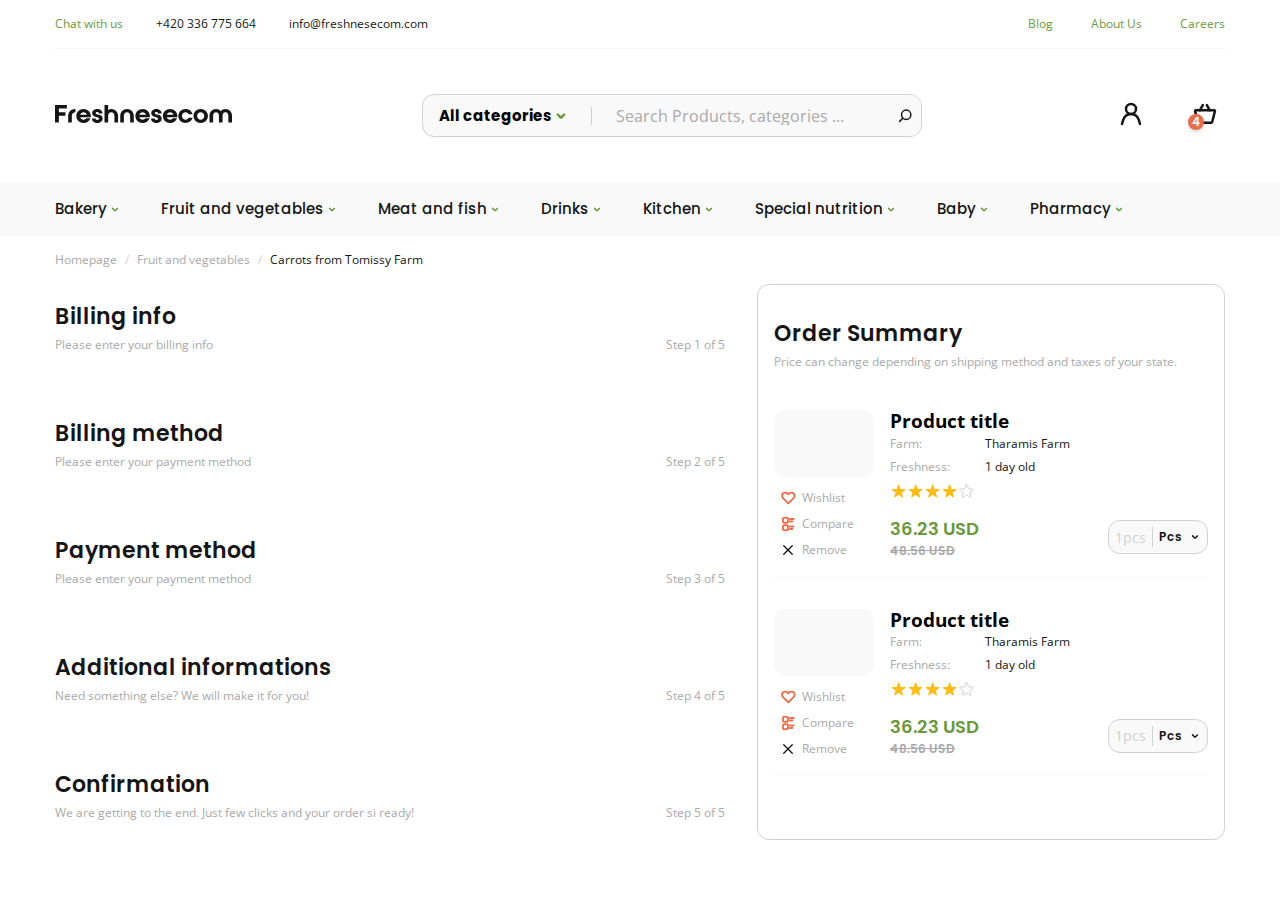
==== payment-page.html @ aa993eb7 "Added payment-page" ====
<!DOCTYPE html>
<html lang="en">
  <head>
    <meta charset="UTF-8" />
    <meta name="viewport" content="width=device-width, initial-scale=1.0" />
    <title>eCommerce</title>
    <link rel="preconnect" href="https://fonts.gstatic.com" />
    <link
      href="https://fonts.googleapis.com/css2?family=Open+Sans&family=Poppins:wght@500;600;700&display=swap"
      rel="stylesheet"
    />
    <link rel="stylesheet" href="css/main.css" />
    <script src="js/main.js" defer></script>
  </head>
  <body>
    <header class="header">
      <div class="container header__container">
        <div class="header__links-wrapper">
          <div class="header__contacts">
            <a href="#!" class="header__link link">Chat with us</a>
            <a href="tel:+420336775664" class="header__link link header__phone"
              >+420 336 775 664</a
            >
            <a
              href="mailto:info@freshnesecom.com"
              class="header__link link header__email"
              >info@freshnesecom.com</a
            >
          </div>
          <!-- /.header__contact-wrapper -->
          <div class="header__links">
            <a href="#!" class="header__link link">Blog</a>
            <a href="#!" class="header__link link">About Us</a>
            <a href="#!" class="header__link link">Careers</a>
          </div>
          <!-- /.header__links -->
        </div>
        <!-- /.header__links-wrapper -->
        <div class="header__inner">
          <a href="#" class="header__logo-wrapper">
            <img src="img/brand.svg" alt="logo" />
          </a>
          <div class="header__search search">
            <select class="search__selector">
              <option selected>All categories</option>
              <option>Bakery</option>
              <option>Fruit and vegetables</option>
              <option>Meat and fish</option>
              <option>Drinks</option>
              <option>Kitchen</option>
              <option>Special nutrition</option>
              <option>Baby</option>
              <option>Pharmacy</option>
            </select>
            <input
              type="search"
              name="search"
              class="search__input"
              placeholder="Search Products, categories ..."
            />
            <button class="button search__button"></button>
          </div>
          <!-- /.header__search-wrapper -->
          <div class="header__buttons">
            <button class="button header__button header__user">
              <img src="img/user.svg" alt="icon" />
            </button>
            <div class="header__cart-wrapper cart">
              <button class="button header__button header__shopping-cart">
                <img src="img/shopping-cart.svg" alt="icon" />
              </button>
              <div class="cart__counter">4</div>
            </div>
          </div>
          <!-- /.header__buttons -->
        </div>
        <!-- /.header__inner -->
      </div>
    </header>
    <nav class="navbar">
      <div class="container navbar__container">
        <ul class="navbar__list list">
          <li class="navbar__item item">
            <select class="item__selector">
              <option selected>Bakery</option>
            </select>
          </li>
          <li class="navbar__item item">
            <select class="item__selector">
              <option selected>Fruit and vegetables</option>
            </select>
          </li>
          <li class="navbar__item item">
            <select class="item__selector">
              <option selected>Meat and fish</option>
            </select>
          </li>
          <li class="navbar__item item">
            <select class="item__selector">
              <option selected>Drinks</option>
            </select>
          </li>
          <li class="navbar__item item">
            <select class="item__selector">
              <option selected>Kitchen</option>
            </select>
          </li>
          <li class="navbar__item item">
            <select class="item__selector">
              <option selected>Special nutrition</option>
            </select>
          </li>
          <li class="navbar__item item">
            <select class="item__selector">
              <option selected>Baby</option>
            </select>
          </li>
          <li class="navbar__item item">
            <select class="item__selector">
              <option selected>Pharmacy</option>
            </select>
          </li>
        </ul>
      </div>
    </nav>
    <section class="payment">
      <div class="payment__container container">
        <nav class="payment__breadcrump breadcrump">
          <ul class="breadcrump__list">
            <li class="breadcrump__item">
              <a href="#!" class="breadcrump__link link">Homepage</a>
            </li>
            <li class="breadcrump__item">
              <a href="#!" class="breadcrump__link link"
                >Fruit and vegetables</a
              >
            </li>
            <li class="breadcrump__item">
              <a href="#!" class="breadcrump__link breadcrump__link_active link"
                >Carrots from Tomissy Farm</a
              >
            </li>
          </ul>
        </nav>
        <div class="payment__inner">
          <div class="payment__steps">
              <div class="billing-info step">
                  <div class="step__head">
                      <h2 class="step__title title">Billing info</h2>
                      <div class="step__subtitle-wrapper">
                          <span class="step__subtitle">Please enter your billing info</span>
                          <span class="step__subtitle">Step 1 of 5</span>
                      </div>
                  </div>
              </div>
              <div class="billing-method step">
                  <div class="step__head">
                      <h2 class="step__title title">Billing method</h2>
                      <div class="step__subtitle-wrapper">
                          <span class="step__subtitle">Please enter your payment method</span>
                          <span class="step__subtitle">Step 2 of 5</span>
                      </div>
                  </div>
              </div>
              <div class="payment-method step">
                  <div class="step__head">
                      <h2 class="step__title title">Payment method</h2>
                      <div class="step__subtitle-wrapper">
                          <span class="step__subtitle">Please enter your payment method</span>
                          <span class="step__subtitle">Step 3 of 5</span>
                      </div>
                  </div>
              </div>
              <div class="additional-info step">
                  <div class="step__head">
                      <h2 class="step__title title">Additional informations</h2>
                      <div class="step__subtitle-wrapper">
                          <span class="step__subtitle">Need something else? We will make it for you!</span>
                          <span class="step__subtitle">Step 4 of 5</span>
                      </div>
                  </div>
              </div>
              <div class="confirmation step">
                  <div class="step__head">
                      <h2 class="step__title title">Confirmation</h2>
                      <div class="step__subtitle-wrapper">
                          <span class="step__subtitle">We are getting to the end. Just few clicks and your order si ready!</span>
                          <span class="step__subtitle">Step 5 of 5</span>
                      </div>
                  </div>
              </div>
          </div>
          <div class="payment__cart cart">
            <h2 class="cart__title step__title title">Order Summary</h2>
            <p class="cart__subtitle step__subtitle">Price can change depending on shipping method and taxes of your state.</p>
            <div class="cart-item">
              <div class="cart-item__wrapper_left">
                <div class="cart-item__img-wrapper">
                  <img src="" alt="">
                </div>
                <button class="cart-item__button cart-item-btn button">
                  <img class="cart-item-btn__img" src="img/heart-icon-red.svg" alt="">
                  <span class="cart-item-btn__text">Wishlist</span>
                </button>
                <button class="cart-item__button cart-item-btn button">
                  <img class="cart-item-btn__img" src="img/compare-icon.svg" alt="">
                  <span class="cart-item-btn__text">Compare</span>
                </button>
                <button class="cart-item__button cart-item-btn button">
                  <img class="cart-item-btn__img" src="img/remove-icon.svg" alt="">
                  <span class="cart-item-btn__text">Remove</span>
                </button>
              </div>
              <div class="cart-item__wrapper_wright">
                <h3 class="cart-item__title">Product title</h3>
                <div class="cart-item__info-wrapper">
                  <div class="cart-item__info">
                    <span class="cart-item__txt">Farm:</span>
                    <span class="cart-item__value">Tharamis Farm</span>
                    <span class="cart-item__txt">Freshness:</span>
                    <span class="cart-item__value">1 day old</span>
                  </div>
                </div>
                <div class="cart-item__rating">
                  <img src="img/icon-star-fill.svg" alt="" />
                  <img src="img/icon-star-fill.svg" alt="" />
                  <img src="img/icon-star-fill.svg" alt="" />
                  <img src="img/icon-star-fill.svg" alt="" />
                  <img src="img/icon-star-empty.svg" alt="" />
                </div>
                <div class="cart-item__price-wrapper">
                  <div class="cart-item__price price">
                    <span class="price__new">36.23 USD</span>
                    <span class="price__old">48.56 USD</span>
                  </div>
                  <div class="cart-item__selector selector">
                    <span class="selector__number">1pcs</span>
                    <div class="selector__wrapper">
                      <select class="selector__select" name="#" id="#">
                        <option value="#">Pcs</option>
                        <option value="#">Pcs</option>
                        <option value="#">Pcs</option>
                        <option value="#">Pcs</option>
                        <option value="#">Pcs</option>
                      </select>
                    </div>
                  </div>
                </div>
              </div>
            </div>
            <div class="cart-item">
              <div class="cart-item__wrapper_left">
                <div class="cart-item__img-wrapper">
                  <img src="" alt="">
                </div>
                <button class="cart-item__button cart-item-btn button">
                  <img class="cart-item-btn__img" src="img/heart-icon-red.svg" alt="">
                  <span class="cart-item-btn__text">Wishlist</span>
                </button>
                <button class="cart-item__button cart-item-btn button">
                  <img class="cart-item-btn__img" src="img/compare-icon.svg" alt="">
                  <span class="cart-item-btn__text">Compare</span>
                </button>
                <button class="cart-item__button cart-item-btn button">
                  <img class="cart-item-btn__img" src="img/remove-icon.svg" alt="">
                  <span class="cart-item-btn__text">Remove</span>
                </button>
              </div>
              <div class="cart-item__wrapper_wright">
                <h3 class="cart-item__title">Product title</h3>
                <div class="cart-item__info-wrapper">
                  <div class="cart-item__info">
                    <span class="cart-item__txt">Farm:</span>
                    <span class="cart-item__value">Tharamis Farm</span>
                    <span class="cart-item__txt">Freshness:</span>
                    <span class="cart-item__value">1 day old</span>
                  </div>
                </div>
                <div class="cart-item__rating">
                  <img src="img/icon-star-fill.svg" alt="" />
                  <img src="img/icon-star-fill.svg" alt="" />
                  <img src="img/icon-star-fill.svg" alt="" />
                  <img src="img/icon-star-fill.svg" alt="" />
                  <img src="img/icon-star-empty.svg" alt="" />
                </div>
                <div class="cart-item__price-wrapper">
                  <div class="cart-item__price price">
                    <span class="price__new">36.23 USD</span>
                    <span class="price__old">48.56 USD</span>
                  </div>
                  <div class="cart-item__selector selector">
                    <span class="selector__number">1pcs</span>
                    <div class="selector__wrapper">
                      <select class="selector__select" name="#" id="#">
                        <option value="#">Pcs</option>
                        <option value="#">Pcs</option>
                        <option value="#">Pcs</option>
                        <option value="#">Pcs</option>
                        <option value="#">Pcs</option>
                      </select>
                    </div>
                  </div>
                </div>
              </div>
            </div>
          </div>
        </div>
      </div>
    </section>
  </body>
</html>
---- css/main.css ----
/*! normalize.css v8.0.1 | MIT License | github.com/necolas/normalize.css */html{line-height:1.15;-webkit-text-size-adjust:100%}body{margin:0}main{display:block}h1{font-size:2em;margin:0.67em 0}hr{-webkit-box-sizing:content-box;box-sizing:content-box;height:0;overflow:visible}pre{font-family:monospace, monospace;font-size:1em}a{background-color:transparent}abbr[title]{border-bottom:none;text-decoration:underline;-webkit-text-decoration:underline dotted;text-decoration:underline dotted}b,strong{font-weight:bolder}code,kbd,samp{font-family:monospace, monospace;font-size:1em}small{font-size:80%}sub,sup{font-size:75%;line-height:0;position:relative;vertical-align:baseline}sub{bottom:-0.25em}sup{top:-0.5em}img{border-style:none}button,input,optgroup,select,textarea{font-family:inherit;font-size:100%;line-height:1.15;margin:0}button,input{overflow:visible}button,select{text-transform:none}button,[type="button"],[type="reset"],[type="submit"]{-webkit-appearance:button}button::-moz-focus-inner,[type="button"]::-moz-focus-inner,[type="reset"]::-moz-focus-inner,[type="submit"]::-moz-focus-inner{border-style:none;padding:0}button:-moz-focusring,[type="button"]:-moz-focusring,[type="reset"]:-moz-focusring,[type="submit"]:-moz-focusring{outline:1px dotted ButtonText}fieldset{padding:0.35em 0.75em 0.625em}legend{-webkit-box-sizing:border-box;box-sizing:border-box;color:inherit;display:table;max-width:100%;padding:0;white-space:normal}progress{vertical-align:baseline}textarea{overflow:auto}[type="checkbox"],[type="radio"]{-webkit-box-sizing:border-box;box-sizing:border-box;padding:0}[type="number"]::-webkit-inner-spin-button,[type="number"]::-webkit-outer-spin-button{height:auto}[type="search"]{-webkit-appearance:textfield;outline-offset:-2px}[type="search"]::-webkit-search-decoration{-webkit-appearance:none}::-webkit-file-upload-button{-webkit-appearance:button;font:inherit}details{display:block}summary{display:list-item}template{display:none}[hidden]{display:none}*{-webkit-box-sizing:border-box;box-sizing:border-box}body{display:-ms-grid;display:grid;-ms-grid-columns:1fr;grid-template-columns:1fr;height:100%;font-family:"Open Sans",sans-serif}select{-webkit-appearance:none;-moz-appearance:none;appearance:none;border:none;background-repeat:no-repeat;background-position:right center;cursor:pointer}.container{width:1170px;margin:0 auto;padding:64px 0}.title{margin:0 0 16px;font-family:"Poppins",sans-serif;font-weight:600;font-size:18px;line-height:27px;color:#151515}.button{cursor:pointer}.list{margin:0;padding:0;list-style:none}.link{text-decoration:none}.checkbox{position:absolute;z-index:-1;opacity:0}.checkbox:checked+.checkbox-label::before{background-image:url(../img/checkbox-mark.svg);background-position:center;background-repeat:no-repeat;background-color:#6A983C;border:1.5px solid #46760a}.checkbox-label{display:-webkit-box;display:-ms-flexbox;display:flex;-webkit-box-align:center;-ms-flex-align:center;align-items:center;font-size:14px;line-height:19px;color:#151515;cursor:pointer}.checkbox-label::before{content:'';-webkit-box-sizing:border-box;box-sizing:border-box;margin-right:8px;width:20px;height:20px;-webkit-box-flex:0;-ms-flex-positive:0;flex-grow:0;-ms-flex-negative:0;flex-shrink:0;border:1.5px solid #d1d1d1}.more-stuff{display:-webkit-box;display:-ms-flexbox;display:flex;-webkit-box-align:center;-ms-flex-align:center;align-items:center;-webkit-box-pack:justify;-ms-flex-pack:justify;justify-content:space-between;width:-webkit-max-content;width:-moz-max-content;width:max-content;padding:12.5px 16px;border:0;border-radius:12px;background-color:#f5f5f5}.more-stuff__txt{margin-right:6px;font-family:"Poppins",sans-serif;font-weight:700;font-size:15px;line-height:22px;color:#151515}.primary-btn{display:-webkit-box;display:-ms-flexbox;display:flex;-webkit-box-align:center;-ms-flex-align:center;align-items:center;background-color:#6A983C;border:2px solid #46760a;border-radius:12px;font-family:"Poppins",sans-serif;font-weight:bold;font-size:15px;line-height:22px;color:#fff}.card{display:-webkit-box;display:-ms-flexbox;display:flex;-webkit-box-orient:vertical;-webkit-box-direction:normal;-ms-flex-direction:column;flex-direction:column;width:268px;padding:16px;border:1px solid #d1d1d1;border-radius:12px}.card__label{position:absolute;top:12px;left:12px;padding:0 8px;font-family:"Poppins",sans-serif;font-weight:600;font-size:12px;line-height:18px;color:#6A983C;background-color:#f4f8ec;border-radius:12px}.card__image{position:relative;width:236px;height:180px;border-radius:12px;background-color:#f9f9f9}.card__title{margin:16px 0 0;font-family:"Poppins",sans-serif;font-weight:500;font-size:15px;line-height:22px;color:#151515}.card__subtitle{margin:4px 0 16px;font-size:12px;line-height:16px;color:#575757}.card__price-wrapper{display:-webkit-box;display:-ms-flexbox;display:flex;-webkit-box-align:center;-ms-flex-align:center;align-items:center;-webkit-box-pack:justify;-ms-flex-pack:justify;justify-content:space-between;height:45px}.card__price-wrapper .price__new{margin:0;font-family:"Poppins",sans-serif;font-weight:600;font-size:18px;line-height:27px;color:#151515}.card__price-wrapper .price__old{margin:0;font-family:"Poppins",sans-serif;font-weight:600;font-size:12px;line-height:18px;text-decoration:line-through;color:#a9a9a9}.card__price-wrapper .card-button{padding:6px 12px}.breadcrump{padding:16px 0}.breadcrump__list{margin:0;padding:0;display:-webkit-box;display:-ms-flexbox;display:flex;-webkit-box-align:center;-ms-flex-align:center;align-items:center;list-style:none}.breadcrump__item{display:-webkit-box;display:-ms-flexbox;display:flex}.breadcrump__item::after{content:'/';margin:0 8px;font-size:12px;line-height:16px;color:#d1d1d1}.breadcrump__item:last-child::after{content:''}.breadcrump__link{font-size:12px;line-height:16px;color:#a9a9a9}.breadcrump__link_active{color:#151515}.header__container{padding:0}.header__links-wrapper{display:-webkit-box;display:-ms-flexbox;display:flex;-webkit-box-pack:justify;-ms-flex-pack:justify;justify-content:space-between;-webkit-box-align:center;-ms-flex-align:center;align-items:center;padding:16px 0;border-bottom:1px solid rgba(21,21,21,0.05)}.header__contacts{display:-webkit-box;display:-ms-flexbox;display:flex;-webkit-box-align:center;-ms-flex-align:center;align-items:center;-webkit-column-gap:33px;column-gap:33px}.header__links{display:-webkit-box;display:-ms-flexbox;display:flex;-webkit-box-align:center;-ms-flex-align:center;align-items:center;-webkit-column-gap:38px;column-gap:38px}.header__link{font-size:12px;line-height:16px;color:#6A983C}.header__phone,.header__email{color:#151515}.header__inner{display:-webkit-box;display:-ms-flexbox;display:flex;-webkit-box-align:center;-ms-flex-align:center;align-items:center;-webkit-box-pack:justify;-ms-flex-pack:justify;justify-content:space-between;padding:40px 0}.header__buttons{display:-webkit-box;display:-ms-flexbox;display:flex;-webkit-box-align:center;-ms-flex-align:center;align-items:center;-webkit-column-gap:34px;column-gap:34px}.header__button{padding:4px 8px;border:none;background-color:#fff}.header__cart-wrapper{position:relative}.cart__counter{position:absolute;left:3px;bottom:3px;display:-webkit-box;display:-ms-flexbox;display:flex;-webkit-box-align:center;-ms-flex-align:center;align-items:center;-webkit-box-pack:center;-ms-flex-pack:center;justify-content:center;width:16px;height:16px;font-family:"Poppins",sans-serif;font-weight:600;font-size:12px;line-height:18px;color:#fff;border-radius:50%;background-color:#e6704b;-webkit-box-shadow:0px 2px 4px rgba(0,0,0,0.15);box-shadow:0px 2px 4px rgba(0,0,0,0.15)}.search{position:relative;display:-webkit-box;display:-ms-flexbox;display:flex;-webkit-box-align:center;-ms-flex-align:center;align-items:center;-webkit-box-pack:justify;-ms-flex-pack:justify;justify-content:space-between;width:500px;padding:10px 0 9px 16px;border:1px solid #d1d1d1;border-radius:12px;background-color:#f9f9f9;overflow:hidden}.search__selector{width:130px;font-family:"Poppins",sans-serif;font-weight:700;font-size:15px;line-height:22px;background-image:url(../img/chevron-down.svg);background-color:#f9f9f9}.search__input{width:330px;padding:0 40px 0 24px;border:none;border-left:1px solid #d1d1d1;background-color:#f9f9f9}.search__input::-webkit-input-placeholder{color:#a9a9a9}.search__input::-moz-placeholder{color:#a9a9a9}.search__button{position:absolute;top:0;right:0;bottom:0;padding:0 16px;background-image:url(../img/search-icon.svg);background-repeat:no-repeat;background-position:center;background-color:#f9f9f9;border:none}.navbar{background-color:#f9f9f9}.navbar__container{padding:16px 0}.navbar__list{display:-webkit-box;display:-ms-flexbox;display:flex;-webkit-box-align:center;-ms-flex-align:center;align-items:center;-webkit-box-orient:horizontal;-webkit-box-direction:normal;-ms-flex-direction:row;flex-direction:row;-webkit-column-gap:40px;column-gap:40px}.item__selector{padding-right:14px;font-family:"Poppins",sans-serif;font-weight:500;font-size:15px;line-height:22px;color:#151515;background-image:url(../img/menu-chevron.svg);background-color:#f9f9f9}.category-menu__container{display:-ms-grid;display:grid;-ms-grid-columns:1fr 3fr;grid-template-columns:1fr 3fr}.category-menu__menu-wrapper{position:relative;-ms-grid-column:1;-ms-grid-column-span:1;grid-column:1/2;display:-webkit-box;display:-ms-flexbox;display:flex;-webkit-box-orient:vertical;-webkit-box-direction:normal;-ms-flex-direction:column;flex-direction:column}.category-menu__items{-ms-grid-column:2;-ms-grid-column-span:1;grid-column:2/3;display:-webkit-box;display:-ms-flexbox;display:flex;-webkit-box-pack:justify;-ms-flex-pack:justify;justify-content:space-between;-webkit-box-align:center;-ms-flex-align:center;align-items:center}.category-menu__items .item{position:relative;padding:48px 33px 32px;width:420px;height:280px;border-radius:12px;background-color:#f4f8ec;background-image:url(../img/background-plug.svg);background-position:center;background-repeat:no-repeat}.category-menu__items .item__uptitle{margin:0 0 8px;font-family:"Poppins",sans-serif;font-weight:600;font-size:12px;line-height:18px;color:#6A983C}.category-menu__items .item__title{margin:0;font-family:"Poppins",sans-serif;font-weight:600;font-size:22px;line-height:33px;color:#151515}.category-menu__items .item .item-link{position:absolute;bottom:32px;display:-webkit-box;display:-ms-flexbox;display:flex;-webkit-box-align:center;-ms-flex-align:center;align-items:center;padding:12px 16px;border:2px solid #92c064;border-radius:12px}.category-menu__items .item .item-link__txt{margin-right:6px;font-family:"Poppins",sans-serif;font-weight:700;font-size:15px;line-height:22px;color:#151515}.category-menu .list__item{margin-bottom:12px}.category-menu .list__item:nth-last-child(2){margin-bottom:48px}.category-menu .list__item:last-child{margin-bottom:0;position:absolute;bottom:0}.category-menu .list__link{font-size:14px;line-height:19px;color:#6A983C}.best-selling__container{display:-ms-grid;display:grid;-ms-grid-columns:1fr 3fr;grid-template-columns:1fr 3fr}.best-selling__menu-wrapper{position:relative;-ms-grid-column:1;-ms-grid-column-span:1;grid-column:1/2;display:-webkit-box;display:-ms-flexbox;display:flex;-webkit-box-orient:vertical;-webkit-box-direction:normal;-ms-flex-direction:column;flex-direction:column}.best-selling__items{-ms-grid-column:2;-ms-grid-column-span:1;grid-column:2/3;display:-webkit-box;display:-ms-flexbox;display:flex;-webkit-box-pack:justify;-ms-flex-pack:justify;justify-content:space-between;-webkit-box-align:center;-ms-flex-align:center;align-items:center}.best-selling .list__item{margin-bottom:12px}.best-selling .list__item:nth-last-child(2){margin-bottom:48px}.best-selling .list__item:last-child{margin-bottom:0;position:absolute;bottom:0}.best-selling .list__link{font-size:14px;line-height:19px;color:#6A983C}.best-from__container{display:-ms-grid;display:grid;-ms-grid-columns:1fr 3fr;grid-template-columns:1fr 3fr}.best-from__menu-wrapper{position:relative;-ms-grid-column:1;-ms-grid-column-span:1;grid-column:1/2;display:-webkit-box;display:-ms-flexbox;display:flex;-webkit-box-orient:vertical;-webkit-box-direction:normal;-ms-flex-direction:column;flex-direction:column}.best-from__items{-ms-grid-column:2;-ms-grid-column-span:1;grid-column:2/3;display:-webkit-box;display:-ms-flexbox;display:flex;-webkit-box-pack:justify;-ms-flex-pack:justify;justify-content:space-between;-webkit-box-align:center;-ms-flex-align:center;align-items:center}.best-from .list__item{margin-bottom:12px}.best-from .list__item:nth-last-child(2){margin-bottom:48px}.best-from .list__item:last-child{margin-bottom:0;position:absolute;bottom:0}.best-from .list__link{font-size:14px;line-height:19px;color:#6A983C}.reviews__container{border-top:1px solid #f9f9f9;border-bottom:1px solid #f9f9f9}.reviews__head{display:-webkit-box;display:-ms-flexbox;display:flex;-webkit-box-pack:justify;-ms-flex-pack:justify;justify-content:space-between;-webkit-box-align:center;-ms-flex-align:center;align-items:center;margin-bottom:32px}.reviews__title{margin:0}.reviews-link{display:-webkit-box;display:-ms-flexbox;display:flex;-webkit-box-align:center;-ms-flex-align:center;align-items:center;padding:6px 12px}.reviews-link__txt{margin-right:6px;font-family:"Poppins",sans-serif;font-weight:700;font-size:15px;line-height:22px;color:#151515}.reviews .review{display:-webkit-box;display:-ms-flexbox;display:flex;-webkit-box-orient:vertical;-webkit-box-direction:normal;-ms-flex-direction:column;flex-direction:column;-webkit-box-align:center;-ms-flex-align:center;align-items:center;width:369px;padding:24px 32px 0;text-align:center;border:1px solid #f1f1f1;border-radius:12px}.reviews .review__text{margin:0 0 24px;font-family:"Poppins",sans-serif;font-weight:500;font-size:15px;line-height:22px;color:#151515}.reviews .review__author{margin:0 0 16px;font-family:"Poppins",sans-serif;font-weight:600;font-size:12px;line-height:18px;color:#a9a9a9}.reviews .review__img-wrapper{margin:0 0 -24px;width:48px;height:48px;border-radius:50%;overflow:hidden}.reviews .review__image{width:100%;height:100%;-o-object-fit:cover;object-fit:cover}.reviews .slider{position:relative;overflow:hidden}.reviews .slider__wrapper{display:-webkit-box;display:-ms-flexbox;display:flex;-webkit-column-gap:32px;column-gap:32px}.reviews .slider__slide{display:-webkit-box;display:-ms-flexbox;display:flex;-webkit-box-align:center;-ms-flex-align:center;align-items:center;-webkit-column-gap:32px;column-gap:32px;min-height:245px}.reviews .slider::before{content:"";position:absolute;top:0;left:0;z-index:10;height:100%;width:10%;background:-webkit-gradient(linear, left top, right top, from(#fff), to(rgba(255,255,255,0)));background:linear-gradient(90deg, #fff 0%, rgba(255,255,255,0) 100%);opacity:0.7}.reviews .slider::after{content:"";position:absolute;top:0;right:0;z-index:10;height:100%;width:10%;background:-webkit-gradient(linear, left top, right top, from(#fff), to(rgba(255,255,255,0)));background:linear-gradient(90deg, #fff 0%, rgba(255,255,255,0) 100%);opacity:0.7;-webkit-transform:rotate(180deg);transform:rotate(180deg)}.reviews .slider__button{position:absolute;top:50%;z-index:15;-webkit-transform:translateY(-50%);transform:translateY(-50%);display:-webkit-box;display:-ms-flexbox;display:flex;-webkit-box-align:center;-ms-flex-align:center;align-items:center;-webkit-box-pack:center;-ms-flex-pack:center;justify-content:center;width:32px;height:48px;background-color:#000000}.reviews .slider__button_left{left:0;border-radius:0 12px 12px  0}.reviews .slider__button_right{right:0;border-radius:12px 0 0 12px}.related__head{display:-webkit-box;display:-ms-flexbox;display:flex;-webkit-box-pack:justify;-ms-flex-pack:justify;justify-content:space-between;-webkit-box-align:center;-ms-flex-align:center;align-items:center;margin-bottom:32px}.related__title{margin:0}.related-link{display:-webkit-box;display:-ms-flexbox;display:flex;-webkit-box-align:center;-ms-flex-align:center;align-items:center;padding:6px 12px}.related-link__txt{margin-right:6px;font-family:"Poppins",sans-serif;font-weight:700;font-size:15px;line-height:22px;color:#151515}.related__items{display:-webkit-box;display:-ms-flexbox;display:flex;-webkit-box-align:center;-ms-flex-align:center;align-items:center;-webkit-box-pack:justify;-ms-flex-pack:justify;justify-content:space-between}.products__head{display:-webkit-box;display:-ms-flexbox;display:flex;-webkit-box-pack:justify;-ms-flex-pack:justify;justify-content:space-between;-webkit-box-align:center;-ms-flex-align:center;align-items:center;margin-bottom:32px}.products__title{margin:0}.products-link{display:-webkit-box;display:-ms-flexbox;display:flex;-webkit-box-align:center;-ms-flex-align:center;align-items:center;padding:6px 12px}.products-link__txt{margin-right:6px;font-family:"Poppins",sans-serif;font-weight:700;font-size:15px;line-height:22px;color:#151515}.products__items{display:-webkit-box;display:-ms-flexbox;display:flex;-webkit-box-align:center;-ms-flex-align:center;align-items:center;-webkit-box-pack:justify;-ms-flex-pack:justify;justify-content:space-between}.product__container{padding:0}.product__inner{padding:16px 0;display:-webkit-box;display:-ms-flexbox;display:flex;-webkit-column-gap:32px;column-gap:32px}.product__images{display:-webkit-box;display:-ms-flexbox;display:flex;-webkit-box-orient:vertical;-webkit-box-direction:normal;-ms-flex-direction:column;flex-direction:column;row-gap:32px}.product__img-wrapper{position:relative;width:569px;height:436px;background-color:#f9f9f9;border-radius:12px;overflow:hidden}.product .label{position:absolute;z-index:2;top:16px;left:16px;display:-webkit-box;display:-ms-flexbox;display:flex;-webkit-box-align:center;-ms-flex-align:center;align-items:center;-webkit-column-gap:12px;column-gap:12px}.product .label__text{padding:4px 10px;font-family:"Poppins",sans-serif;font-weight:600;font-size:12px;line-height:18px;color:#6A983C;background-color:#f4f8ec;border-radius:12px}.product__title{margin:0 0 8px;font-family:"Poppins",sans-serif;font-weight:600;font-size:32px;line-height:45px;color:#151515}.product__rating{display:-webkit-box;display:-ms-flexbox;display:flex;-webkit-box-align:center;-ms-flex-align:center;align-items:center}.product__reviews{margin-left:8px;font-size:12px;line-height:16px;color:#a9a9a9}.product__description{margin:40px 0;font-size:17px;line-height:23px;color:#151515}.product__characteristic-wrapper{margin-bottom:40px;display:-webkit-box;display:-ms-flexbox;display:flex;-webkit-box-align:center;-ms-flex-align:center;align-items:center;-webkit-box-pack:justify;-ms-flex-pack:justify;justify-content:space-between}.product__characteristic-group{display:-webkit-box;display:-ms-flexbox;display:flex;-webkit-column-gap:20px;column-gap:20px}.product .characteristic__item{margin-bottom:12px;font-size:14px;line-height:19px;color:#a9a9a9}.product .characteristic__item:last-child{margin-bottom:0}.product .value__item{margin-bottom:12px;font-size:14px;line-height:19px;color:#151515}.product .value__link{color:#151515}.product__wrapper{display:-webkit-box;display:-ms-flexbox;display:flex;-webkit-box-orient:vertical;-webkit-box-direction:normal;-ms-flex-direction:column;flex-direction:column}.product__price-wrapper{margin-bottom:24px;padding:16px;display:-webkit-box;display:-ms-flexbox;display:flex;-webkit-box-align:center;-ms-flex-align:center;align-items:center;-webkit-box-pack:justify;-ms-flex-pack:justify;justify-content:space-between;border:1px solid #f5f5f5;border-radius:12px}.product__price-wrapper .price{-ms-flex-preferred-size:40%;flex-basis:40%;display:-webkit-box;display:-ms-flexbox;display:flex;-webkit-box-orient:vertical;-webkit-box-direction:normal;-ms-flex-direction:column;flex-direction:column}.product__price-wrapper .price__new{font-family:"Poppins",sans-serif;font-weight:600;font-size:26px;line-height:39px;color:#6A983C}.product__price-wrapper .price__old{font-family:"Poppins",sans-serif;font-weight:600;font-size:12px;line-height:18px;color:#a9a9a9;text-decoration:line-through}.product__price-wrapper .selector{padding:14px 16px;display:-webkit-box;display:-ms-flexbox;display:flex;-webkit-box-align:center;-ms-flex-align:center;align-items:center;background-color:#f9f9f9;border:1px solid #d1d1d1;border-radius:12px}.product__price-wrapper .selector__number{font-size:14px;line-height:19px;color:#d1d1d1}.product__price-wrapper .selector__wrapper{display:-webkit-box;display:-ms-flexbox;display:flex;-webkit-box-align:center;-ms-flex-align:center;align-items:center}.product__price-wrapper .selector__wrapper::before{content:'';width:1px;height:20px;margin:0 16px;background-color:#d1d1d1}.product__price-wrapper .selector__select{width:42px;font-family:"Poppins",sans-serif;font-weight:600;font-size:12px;line-height:18px;color:#151515;background-color:#f9f9f9;background-image:url(../img/chevron-down-black.svg)}.product__price-wrapper .add-button{padding:12px 16px}.product__price-wrapper .add-button__text{margin-left:6px}.product__btn-wrapper{margin-bottom:62px;display:-webkit-box;display:-ms-flexbox;display:flex;-webkit-box-align:center;-ms-flex-align:center;align-items:center;-webkit-column-gap:16px;column-gap:16px}.product__btn-wrapper .product-button{padding:6px 12px;display:-webkit-box;display:-ms-flexbox;display:flex;-webkit-box-align:center;-ms-flex-align:center;align-items:center;background-color:#fff;border:none}.product__btn-wrapper .product-button__text{margin-left:6px;font-family:"Poppins",sans-serif;font-weight:bold;font-size:15px;line-height:22px;color:#151515}.product .tab__changers-wrapper{margin-bottom:48px;display:-webkit-box;display:-ms-flexbox;display:flex;-webkit-box-align:center;-ms-flex-align:center;align-items:center}.product .tab__changer-wrapper{padding-bottom:16px;display:-webkit-box;display:-ms-flexbox;display:flex;-webkit-box-align:center;-ms-flex-align:center;align-items:center;width:100%;border-bottom:1px solid #f5f5f5}.product .tab .changer{display:-webkit-box;display:-ms-flexbox;display:flex;-webkit-box-align:center;-ms-flex-align:center;align-items:center;background-color:#fff;border:none}.product .tab .changer__text{margin:0 8px 0 0}.product .tab .changer__nmbr{padding:0 8px;font-family:"Poppins",sans-serif;font-weight:600;font-size:12px;line-height:18px;color:#6A983C;background-color:#f4f8ec;border-radius:12px}.product .tab .active-changer{border-bottom:1px solid #6A983C}.product .tab .content__title{margin:0 0 8px;font-family:"Poppins",sans-serif;font-weight:500;font-size:15px;line-height:22px;color:#151515}.product .tab .content__text{margin:0 0 32px;font-size:14px;line-height:19px;color:#151515}.product .tab .content .table{padding:8px 0 0}.product .tab .content .table__title-wrapper{display:-ms-grid;display:grid;-ms-grid-columns:1fr 1fr 1fr;grid-template-columns:1fr 1fr 1fr;border-bottom:1px solid #ebebeb}.product .tab .content .table__title{margin:7px 0;font-family:"Poppins",sans-serif;font-weight:600;font-size:12px;line-height:18px;color:#151515}.product .tab .content .table .values{display:-ms-grid;display:grid;-ms-grid-columns:1fr 1fr 1fr;grid-template-columns:1fr 1fr 1fr}.product .tab .content .table .values__text{margin:10px 0;font-size:14px;line-height:19px;color:#575757}.blog-posts__head{display:-webkit-box;display:-ms-flexbox;display:flex;-webkit-box-pack:justify;-ms-flex-pack:justify;justify-content:space-between;-webkit-box-align:center;-ms-flex-align:center;align-items:center;margin-bottom:32px}.blog-posts__title{margin:0}.blog-posts-link{display:-webkit-box;display:-ms-flexbox;display:flex;-webkit-box-align:center;-ms-flex-align:center;align-items:center;padding:6px 12px}.blog-posts-link__txt{margin-right:6px;font-family:"Poppins",sans-serif;font-weight:700;font-size:15px;line-height:22px;color:#151515}.blog-posts__grid{display:-ms-grid;display:grid;-ms-grid-columns:1fr auto 1fr;grid-template-columns:1fr auto 1fr;-webkit-column-gap:32px;column-gap:32px;-ms-grid-rows:1fr 1fr 1fr;grid-template-rows:1fr 1fr 1fr}.blog-posts__grid .big-article{-ms-grid-column:1;-ms-grid-column-span:1;grid-column:1/2;-ms-grid-row:1;-ms-grid-row-span:3;grid-row:1/4}.blog-posts__grid .big-article__wrapper{position:relative;width:469px;height:400px;background-image:url(../img/article-bg.jpg);background-position:0 -130px;background-repeat:no-repeat;background-size:cover;border-radius:12px;overflow:hidden}.blog-posts__grid .big-article__wrapper::after{content:'';position:absolute;top:50%;left:0;bottom:0;right:0;width:100%;background:-webkit-gradient(linear, left bottom, left top, from(#000), to(rgba(0,0,0,0)));background:linear-gradient(0deg, #000 0%, rgba(0,0,0,0) 100%)}.blog-posts__grid .big-article .label{position:absolute;top:24px;left:24px;display:-webkit-box;display:-ms-flexbox;display:flex;-webkit-box-align:center;-ms-flex-align:center;align-items:center;padding:0 8px;width:-webkit-max-content;width:-moz-max-content;width:max-content;background-color:#f4f8ec;border-radius:12px}.blog-posts__grid .big-article .label__text{font-family:"Poppins",sans-serif;font-weight:600;font-size:12px;line-height:18px;color:#6A983C}.blog-posts__grid .big-article__info-wrapper{position:absolute;left:24px;bottom:24px;z-index:1}.blog-posts__grid .big-article__title{margin:0 0 8px;font-family:"Poppins",sans-serif;font-weight:600;font-size:22px;line-height:33px;color:#fff}.blog-posts__grid .big-article .info{display:-webkit-box;display:-ms-flexbox;display:flex;-webkit-box-align:center;-ms-flex-align:center;align-items:center}.blog-posts__grid .big-article .info__img-wrapper{margin-right:8px;width:32px;height:32px;border-radius:50%;overflow:hidden}.blog-posts__grid .big-article .info__img{width:100%;height:100%;-o-object-fit:cover;object-fit:cover}.blog-posts__grid .big-article .info__text{margin-right:16px;font-size:12px;line-height:16px;color:#fff}.blog-posts__grid .big-article .info__text:last-child{margin:0}.blog-posts__grid .middle-article{-ms-grid-column:2;-ms-grid-column-span:1;grid-column:2/3;-ms-grid-row:1;-ms-grid-row-span:3;grid-row:1/4}.blog-posts__grid .middle-article__wrapper{width:269px}.blog-posts__grid .middle-article__img-wrapper{margin-bottom:24px;height:180px;border-radius:12px;overflow:hidden}.blog-posts__grid .middle-article__img{width:100%;height:100%;-o-object-fit:cover;object-fit:cover}.blog-posts__grid .middle-article .label{display:-webkit-box;display:-ms-flexbox;display:flex;-webkit-box-align:center;-ms-flex-align:center;align-items:center;padding:0 8px;width:-webkit-max-content;width:-moz-max-content;width:max-content;background-color:#f4f8ec;border-radius:12px}.blog-posts__grid .middle-article .label__text{font-family:"Poppins",sans-serif;font-weight:600;font-size:12px;line-height:18px;color:#6A983C}.blog-posts__grid .middle-article__title{margin:8px 0 16px;font-family:"Poppins",sans-serif;font-weight:600;font-size:18px;line-height:27px;color:#151515}.blog-posts__grid .middle-article .info{display:-webkit-box;display:-ms-flexbox;display:flex;-webkit-box-align:center;-ms-flex-align:center;align-items:center}.blog-posts__grid .middle-article .info__text{margin-right:16px;font-size:12px;line-height:16px;color:#151515}.blog-posts__grid .middle-article .info__text:last-child{margin:0}.blog-posts__grid .little-article{-ms-grid-column:3;-ms-grid-column-span:1;grid-column:3/4}.blog-posts__grid .little-article__wrapper{display:-webkit-box;display:-ms-flexbox;display:flex;-webkit-box-align:center;-ms-flex-align:center;align-items:center;-webkit-box-pack:justify;-ms-flex-pack:justify;justify-content:space-between}.blog-posts__grid .little-article__img-wrapper{width:96px;height:96px;border-radius:12px;overflow:hidden}.blog-posts__grid .little-article__img{width:100%;height:100%;-o-object-fit:cover;object-fit:cover}.blog-posts__grid .little-article__info-wrapper{display:-webkit-box;display:-ms-flexbox;display:flex;-webkit-box-orient:vertical;-webkit-box-direction:normal;-ms-flex-direction:column;flex-direction:column;width:249px}.blog-posts__grid .little-article__title{margin:0 0 16px;font-family:"Poppins",sans-serif;font-weight:500;font-size:15px;line-height:22px;color:#151515}.blog-posts__grid .little-article .info__text{font-size:12px;line-height:16px;color:#151515;margin-right:16px}.blog-posts__grid .little-article .info__text:last-child{margin:0}.category__container{padding:0}.category__inner{padding:64px 0;display:-webkit-box;display:-ms-flexbox;display:flex;-webkit-column-gap:32px;column-gap:32px}.category .breadcrump{padding:16px 0}.category .breadcrump__list{margin:0;padding:0;display:-webkit-box;display:-ms-flexbox;display:flex;-webkit-box-align:center;-ms-flex-align:center;align-items:center;list-style:none}.category .breadcrump__item{display:-webkit-box;display:-ms-flexbox;display:flex}.category .breadcrump__item::after{content:'/';margin:0 8px;font-size:12px;line-height:16px;color:#d1d1d1}.category .breadcrump__item:last-child::after{content:''}.category .breadcrump__link{font-size:12px;line-height:16px;color:#a9a9a9}.category .breadcrump__link_active{color:#151515}.category .head{display:-webkit-box;display:-ms-flexbox;display:flex;-webkit-box-align:center;-ms-flex-align:center;align-items:center;-webkit-box-pack:justify;-ms-flex-pack:justify;justify-content:space-between}.category .head__title{margin:8px 0;font-family:"Poppins",sans-serif;font-weight:600;font-size:32px;line-height:48px;color:#151515}.category .head .view{display:-webkit-box;display:-ms-flexbox;display:flex;-webkit-box-align:center;-ms-flex-align:center;align-items:center}.category .head .view-button{margin-right:24px;display:-webkit-box;display:-ms-flexbox;display:flex;-webkit-box-align:center;-ms-flex-align:center;align-items:center;font-size:12px;line-height:16px;color:#a9a9a9;border:0;background-color:#fff}.category .head .view-button__text{margin-left:4px}.category .head .view__button_active{color:#151515}.category .filters{padding:16px 0;display:-webkit-box;display:-ms-flexbox;display:flex;-webkit-box-align:center;-ms-flex-align:center;align-items:center;-ms-flex-wrap:wrap;flex-wrap:wrap;row-gap:16px}.category .filters .group{margin-right:16px;padding:9px 16px;display:-webkit-box;display:-ms-flexbox;display:flex;-webkit-box-align:center;-ms-flex-align:center;align-items:center;-webkit-column-gap:16px;column-gap:16px;border:1px solid #d1d1d1;border-radius:12px;background-color:#f9f9f9}.category .filters .group .filter{display:-webkit-box;display:-ms-flexbox;display:flex;-webkit-box-align:center;-ms-flex-align:center;align-items:center}.category .filters .group .filter__radio{position:absolute;z-index:-1;opacity:0}.category .filters .group .filter__radio:checked+.filter__label_radio::before{border:6px solid #151515}.category .filters .group .filter__label{font-size:14px;line-height:19px;color:#151515}.category .filters .group .filter__label_radio{display:-webkit-box;display:-ms-flexbox;display:flex;-webkit-box-align:center;-ms-flex-align:center;align-items:center;cursor:pointer}.category .filters .group .filter__label_radio::before{content:'';-webkit-box-sizing:border-box;box-sizing:border-box;margin-right:8px;width:20px;height:20px;-webkit-box-flex:0;-ms-flex-positive:0;flex-grow:0;-ms-flex-negative:0;flex-shrink:0;border:1.5px solid #d1d1d1;border-radius:50%}.category .filters .group .filter__txt{margin-left:8px;padding:0 8px;font-family:"Poppins",sans-serif;font-weight:600;font-size:12px;line-height:18px;color:#151515;border:1px solid #ebebeb;border-radius:12px}.category .filters .group .filter__selector{width:60px;font-family:"Poppins",sans-serif;font-weight:600;font-size:12px;line-height:18px;background-image:url(../img/chevron-down-black.svg);background-color:#f9f9f9}.category .filters .group .filter__selector-wrapper{display:-webkit-box;display:-ms-flexbox;display:flex;-webkit-box-align:center;-ms-flex-align:center;align-items:center}.category .filters .group .filter__selector-wrapper::before{content:'';margin:0 24px;width:1px;height:20px;background-color:#d1d1d1}.category .filters .applied{-ms-flex-preferred-size:100%;flex-basis:100%;display:-webkit-box;display:-ms-flexbox;display:flex;-webkit-box-align:center;-ms-flex-align:center;align-items:center;-webkit-column-gap:12px;column-gap:12px}.category .filters .applied__text{font-family:"Poppins",sans-serif;font-weight:600;font-size:12px;line-height:18px;color:#a9a9a9}.category .filters .applied-filter{padding:0 8px;display:-webkit-box;display:-ms-flexbox;display:flex;-webkit-box-align:center;-ms-flex-align:center;align-items:center;background-color:#f4f8ec;border-radius:12px}.category .filters .applied-filter__name{font-family:"Poppins",sans-serif;font-weight:600;font-size:12px;line-height:18px;color:#6A983C}.category .filters .applied-filter__button{display:-webkit-box;display:-ms-flexbox;display:flex;-webkit-box-align:center;-ms-flex-align:center;align-items:center;-webkit-box-pack:center;-ms-flex-pack:center;justify-content:center;height:18px;width:18px;border:0;background-color:inherit}.category .sidebar__item{margin-bottom:48px}.category .sidebar__item:last-child{margin-bottom:0}.category .sidebar__item .list__item{margin-bottom:12px}.category .sidebar__item .list__item:last-child{margin-bottom:0}.category .sidebar .categories-link{display:-webkit-box;display:-ms-flexbox;display:flex;-webkit-box-align:center;-ms-flex-align:center;align-items:center;-webkit-box-pack:justify;-ms-flex-pack:justify;justify-content:space-between}.category .sidebar .categories-link__name{margin:0;font-size:14px;line-height:19px;color:#151515}.category .sidebar .categories-link__count{margin:0;padding:0 8px;font-family:"Poppins",sans-serif;font-weight:600;font-size:12px;line-height:18px;color:#6A983C;background-color:#f4f8ec;border-radius:12px}.category .sidebar .price__item{margin-bottom:16px}.category .sidebar .price__item:last-child{margin-bottom:0}.category .sidebar .price .range{position:relative;display:-webkit-box;display:-ms-flexbox;display:flex;-webkit-box-align:center;-ms-flex-align:center;align-items:center;height:20px}.category .sidebar .price .range__scale{height:6px;width:100%;background-color:#ebebeb;border-radius:12px}.category .sidebar .price .range__bar{position:absolute;left:30%;height:6px;width:40%;background-color:#6A983C;border-radius:12px}.category .sidebar .price .range__toggle{position:absolute;z-index:2;width:20px;height:20px;background-color:#fff;border:1px solid #d1d1d1;border-radius:50%;cursor:-webkit-grab;cursor:grab}.category .sidebar .price .range__toggle_min{left:30%;-webkit-transform:translate(-50%, -50%);transform:translate(-50%, -50%)}.category .sidebar .price .range__toggle_max{right:30%;-webkit-transform:translate(50%, -50%);transform:translate(50%, -50%)}.category .sidebar .price__limit-wrapper{position:relative;margin-bottom:30px;display:-webkit-box;display:-ms-flexbox;display:flex;-webkit-box-align:center;-ms-flex-align:center;align-items:center;-webkit-box-pack:justify;-ms-flex-pack:justify;justify-content:space-between;-webkit-column-gap:32px;column-gap:32px}.category .sidebar .price__limit-wrapper::after{content:'-';position:absolute;left:50%;top:50%;-webkit-transform:translateX(-50%);transform:translateX(-50%);font-size:12px;line-height:19px;color:#a9a9a9}.category .sidebar .price-limit{cursor:default}.category .sidebar .price-limit__title{margin:0;font-family:"Poppins",sans-serif;font-weight:600;font-size:12px;line-height:18px;color:#151515}.category .sidebar .price-limit__count{padding:11px 20px;min-width:110px;font-size:14px;line-height:19px;color:#a9a9a9;background-color:#f9f9f9;border:1px solid #d1d1d1;border-radius:12px}.category .sidebar .price__btn-wrapper{display:-webkit-box;display:-ms-flexbox;display:flex;-webkit-box-align:center;-ms-flex-align:center;align-items:center;-webkit-column-gap:34px;column-gap:34px}.category .sidebar .price__button{padding:12px 16px}.category .sidebar .price__button_reset{color:#a9a9a9;background-color:#fff;border:0}.category__product-wrapper_line{display:-webkit-box;display:-ms-flexbox;display:flex;-webkit-box-orient:vertical;-webkit-box-direction:normal;-ms-flex-direction:column;flex-direction:column;row-gap:32px;width:100%}.category__product-wrapper_grid{display:-ms-grid;display:grid;-ms-grid-columns:1fr 1fr 1fr;grid-template-columns:1fr 1fr 1fr;gap:42px;width:100%}.category .line-card{display:-webkit-box;display:-ms-flexbox;display:flex;border:1px solid #d1d1d1;border-radius:12px}.category .line-card__img-wrapper{-ms-flex-negative:0;flex-shrink:0;width:268px;background-color:#f9f9f9;border-radius:12px}.category .line-card__info-wrapper{padding:32px;display:-webkit-box;display:-ms-flexbox;display:flex;-webkit-box-pack:justify;-ms-flex-pack:justify;justify-content:space-between;width:100%}.category .line-card__title{margin-bottom:4px}.category .line-card__description{margin:0 0 8px;font-size:12px;line-height:16px;color:#575757}.category .line-card__rating{margin-bottom:25px}.category .line-card__characteristic-wrapper{display:-webkit-box;display:-ms-flexbox;display:flex;-webkit-box-align:center;-ms-flex-align:center;align-items:center;-webkit-column-gap:32px;column-gap:32px}.category .line-card .characteristic{margin-bottom:12px;display:-webkit-box;display:-ms-flexbox;display:flex;-webkit-box-pack:justify;-ms-flex-pack:justify;justify-content:space-between}.category .line-card .characteristic:last-child{margin-bottom:0}.category .line-card .characteristic__text{font-size:14px;line-height:19px;color:#a9a9a9}.category .line-card .characteristic__text .new{color:#6A983C}.category .line-card__price_new{margin-bottom:0}.category .line-card__price_old{margin:0 0 16px;height:18px;font-family:"Poppins",sans-serif;font-weight:600;font-size:12px;line-height:18px;text-decoration:line-through;color:#a9a9a9}.category .line-card .features__txt_top{margin:0;font-family:"Poppins",sans-serif;font-weight:600;font-size:12px;line-height:18px;color:#a9a9a9}.category .line-card .features__txt_bottom{margin:0 0 26px;font-size:12px;line-height:16px;color:#a9a9a9}.category .line-card__button-wrapper{display:-webkit-box;display:-ms-flexbox;display:flex;-webkit-box-orient:vertical;-webkit-box-direction:normal;-ms-flex-direction:column;flex-direction:column;row-gap:12px}.category .line-card__button-wrapper .detail-btn{padding:12px 16px;display:-webkit-box;display:-ms-flexbox;display:flex;-webkit-box-align:center;-ms-flex-align:center;align-items:center}.category .line-card__button-wrapper .detail-btn .button__txt{margin-right:6px}.category .line-card__button-wrapper .add-btn{padding:6px 12px;background-color:#f5f5f5;border:0;color:#151515}.category .line-card__button-wrapper .add-btn .button__txt{margin-left:8px}.category .grid-card__rating{margin-bottom:16px;height:18px}.category .products-count{display:-webkit-box;display:-ms-flexbox;display:flex;-webkit-box-align:center;-ms-flex-align:center;align-items:center}.category .products-count__count{margin-right:4px;padding:0 8px;font-family:"Poppins",sans-serif;font-weight:600;font-size:12px;line-height:18px;color:#6A983C;border-radius:12px;background-color:#f4f8ec}.category .products-count__text{font-size:12px;line-height:16px;color:#a9a9a9}.category__pagination-wrapper{padding:16px 0;display:-webkit-box;display:-ms-flexbox;display:flex;-webkit-box-align:center;-ms-flex-align:center;align-items:center;-webkit-box-pack:justify;-ms-flex-pack:justify;justify-content:space-between}.category .pagination{display:-webkit-box;display:-ms-flexbox;display:flex;-webkit-column-gap:8px;column-gap:8px}.category .pagination__text{font-size:12px;line-height:16px;color:#a9a9a9}.category .pagination__page{font-size:12px;line-height:16px;color:#151515}.category .pagination__page_active{color:#6A983C}.category .show-more{padding:12px 16px;display:-webkit-box;display:-ms-flexbox;display:flex;-webkit-box-align:center;-ms-flex-align:center;align-items:center}.category .show-more__text{margin-right:6px}.payment__container{padding:0}.payment__inner{display:-webkit-box;display:-ms-flexbox;display:flex;-webkit-column-gap:32px;column-gap:32px}.payment__steps{padding:16px 0;width:100%}.payment .step{padding:0 0 64px}.payment .step:last-child{padding:0}.payment .step__title{margin:0 0 4px 0;font-weight:600;font-size:22px;line-height:33px}.payment .step__subtitle-wrapper{display:-webkit-box;display:-ms-flexbox;display:flex;-webkit-box-align:center;-ms-flex-align:center;align-items:center;-webkit-box-pack:justify;-ms-flex-pack:justify;justify-content:space-between}.payment .step__subtitle{font-size:12px;line-height:16px;color:#a9a9a9}.payment .cart{padding:32px 16px;max-width:468px;width:100%;border:1px solid #d1d1d1;border-radius:12px}.payment .cart__subtitle{margin:0 0 40px}.payment .cart-item{margin-bottom:32px;padding-bottom:16px;display:-webkit-box;display:-ms-flexbox;display:flex;-webkit-column-gap:16px;column-gap:16px;border-bottom:1px solid #f9f9f9}.payment .cart-item__wrapper_left{display:-webkit-box;display:-ms-flexbox;display:flex;-webkit-box-orient:vertical;-webkit-box-direction:normal;-ms-flex-direction:column;flex-direction:column}.payment .cart-item__wrapper_wright{display:-webkit-box;display:-ms-flexbox;display:flex;-webkit-box-orient:vertical;-webkit-box-direction:normal;-ms-flex-direction:column;flex-direction:column;width:100%}.payment .cart-item__img-wrapper{margin-bottom:12px;width:100px;height:67px;background-color:#f9f9f9;border-radius:12px}.payment .cart-item-btn{margin-bottom:8px;display:-webkit-box;display:-ms-flexbox;display:flex;-webkit-box-align:center;-ms-flex-align:center;align-items:center;width:-webkit-max-content;width:-moz-max-content;width:max-content;font-size:12px;line-height:16px;color:#a9a9a9;background-color:#fff;border:none}.payment .cart-item-btn:last-child{margin-bottom:0}.payment .cart-item-btn__text{margin-left:6px}.payment .cart-item-btn__img{width:16px;height:16px}.payment .cart-item__title{margin:0 0 4px}.payment .cart-item__info{margin-bottom:8px;display:-ms-grid;display:grid;-ms-grid-columns:1fr 1fr;grid-template-columns:1fr 1fr;row-gap:7px;width:60%}.payment .cart-item__txt{font-size:12px;line-height:16px;color:#a9a9a9}.payment .cart-item__value{font-size:12px;line-height:16px;color:#151515}.payment .cart-item__rating{margin-bottom:16px;font-size:0}.payment .cart-item__price-wrapper{display:-webkit-box;display:-ms-flexbox;display:flex;-webkit-box-align:center;-ms-flex-align:center;align-items:center;-webkit-box-pack:justify;-ms-flex-pack:justify;justify-content:space-between}.payment .cart-item .price{display:-webkit-box;display:-ms-flexbox;display:flex;-webkit-box-orient:vertical;-webkit-box-direction:normal;-ms-flex-direction:column;flex-direction:column}.payment .cart-item .price__new{font-family:"Poppins",sans-serif;font-weight:600;font-size:18px;line-height:27px;color:#6A983C}.payment .cart-item .price__old{font-family:"Poppins",sans-serif;font-weight:600;font-size:12px;line-height:18px;color:#a9a9a9;text-decoration:line-through}.payment .cart-item .selector{padding:6px;display:-webkit-box;display:-ms-flexbox;display:flex;-webkit-box-align:center;-ms-flex-align:center;align-items:center;background-color:#f9f9f9;border:1px solid #d1d1d1;border-radius:12px}.payment .cart-item .selector__number{font-size:14px;line-height:19px;color:#d1d1d1}.payment .cart-item .selector__wrapper{display:-webkit-box;display:-ms-flexbox;display:flex;-webkit-box-align:center;-ms-flex-align:center;align-items:center}.payment .cart-item .selector__wrapper::before{content:'';width:1px;height:20px;margin:0 6px;background-color:#d1d1d1}.payment .cart-item .selector__select{width:42px;font-family:"Poppins",sans-serif;font-weight:600;font-size:12px;line-height:18px;color:#151515;background-color:#f9f9f9;background-image:url(../img/chevron-down-black.svg)}.footer__links-wrapper{margin-bottom:48px}.footer__links{margin:0;padding:0;display:-webkit-box;display:-ms-flexbox;display:flex;-webkit-box-pack:justify;-ms-flex-pack:justify;justify-content:space-between;list-style:none}.footer__links .group__items{margin:0;padding:0;list-style:none}.footer__links .group__item{margin-bottom:16px}.footer__links .group__item:last-child{margin:0}.footer__links .group__link{font-size:14px;line-height:19px;color:#6A983C}.footer .tags{margin-bottom:32px}.footer .tags__wrapper{display:-webkit-box;display:-ms-flexbox;display:flex;-webkit-box-align:center;-ms-flex-align:center;align-items:center;-ms-flex-wrap:wrap;flex-wrap:wrap}.footer .tags__tag{margin:0 16px 16px 0;padding:4px 10px;font-family:"Poppins",sans-serif;font-weight:600;font-size:12px;line-height:18px;color:#151515;background-color:#f5f5f5;border-radius:12px}
/*# sourceMappingURL=main.css.map */
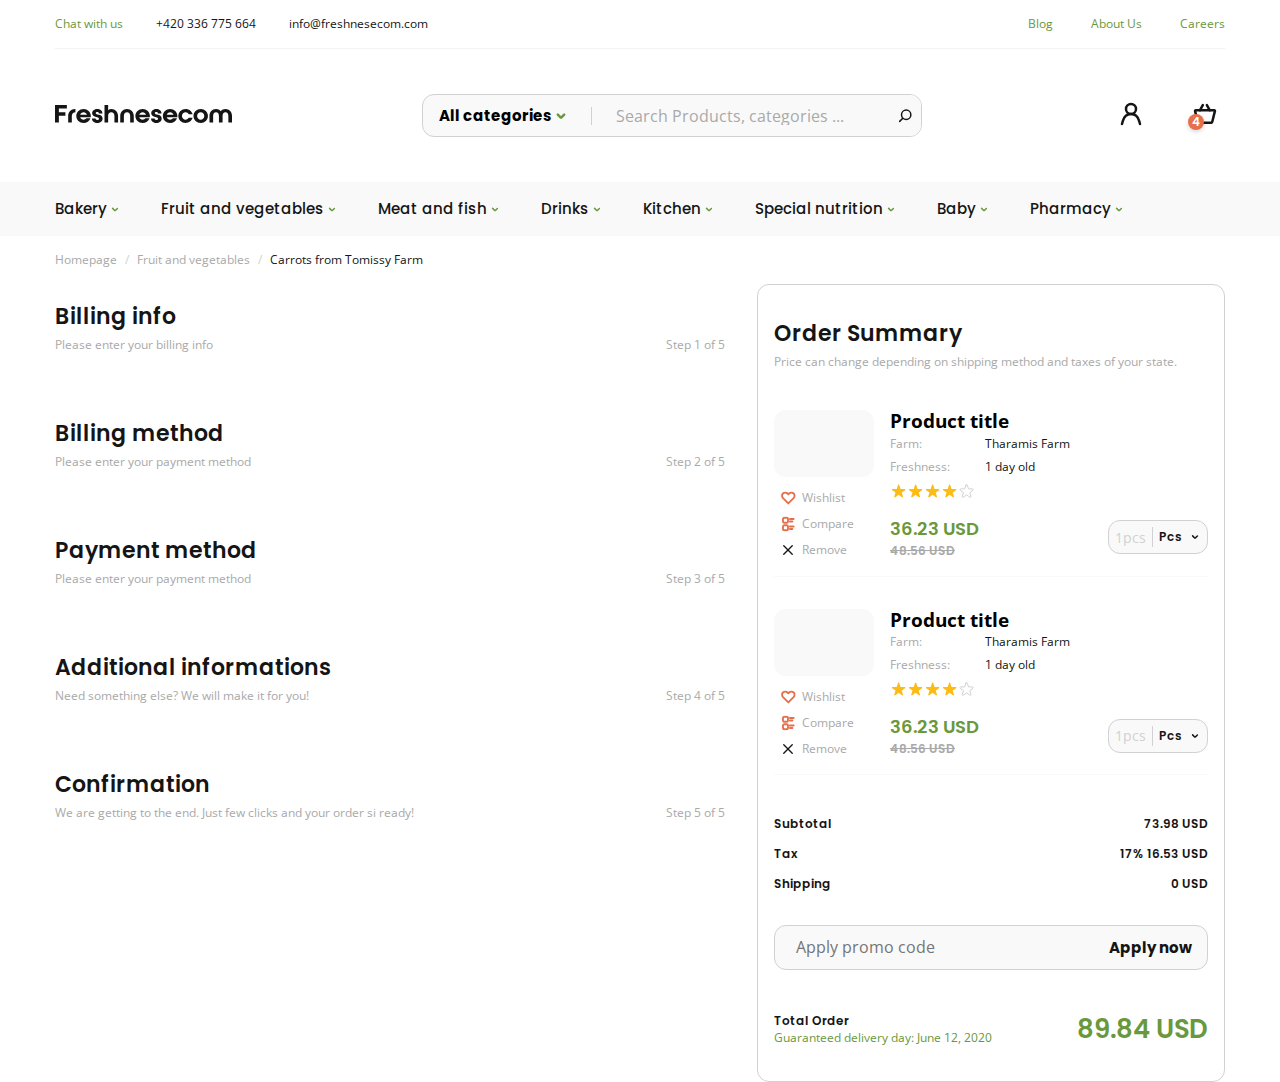
==== commit 502a6a27: "Cart finished" ====
--- a/payment-page.html
+++ b/payment-page.html
@@ -303,6 +303,33 @@
                 </div>
               </div>
             </div>
+            <div class="cart__price price">
+              <ul class="price__list list">
+                <li class="list__item item">
+                  <span class="item__text">Subtotal</span>
+                  <span class="item__value">73.98 USD</span>
+                </li>
+                <li class="list__item item">
+                  <span class="item__text">Tax</span>
+                  <span class="item__value">17% 16.53 USD</span>
+                </li>
+                <li class="list__item item">
+                  <span class="item__text">Shipping</span>
+                  <span class="item__value">0 USD</span>
+                </li>
+              </ul>
+              <div class="price__promo promo">
+                <input class="promo__input" type="text" name="#" id="#" placeholder="Apply promo code">
+                <button class="promo__button button">Apply now</button>
+              </div>
+              <div class="price__total total">
+                <div class="total__text-wrapper">
+                  <p class="total__title">Total Order</p>
+                  <p class="total__text">Guaranteed delivery day:  June 12, 2020</p>
+                </div>
+                <span class="total__price">89.84 USD</span>
+              </div>
+            </div>
           </div>
         </div>
       </div>
--- a/css/main.css
+++ b/css/main.css
@@ -1,2 +1,2 @@
-/*! normalize.css v8.0.1 | MIT License | github.com/necolas/normalize.css */html{line-height:1.15;-webkit-text-size-adjust:100%}body{margin:0}main{display:block}h1{font-size:2em;margin:0.67em 0}hr{-webkit-box-sizing:content-box;box-sizing:content-box;height:0;overflow:visible}pre{font-family:monospace, monospace;font-size:1em}a{background-color:transparent}abbr[title]{border-bottom:none;text-decoration:underline;-webkit-text-decoration:underline dotted;text-decoration:underline dotted}b,strong{font-weight:bolder}code,kbd,samp{font-family:monospace, monospace;font-size:1em}small{font-size:80%}sub,sup{font-size:75%;line-height:0;position:relative;vertical-align:baseline}sub{bottom:-0.25em}sup{top:-0.5em}img{border-style:none}button,input,optgroup,select,textarea{font-family:inherit;font-size:100%;line-height:1.15;margin:0}button,input{overflow:visible}button,select{text-transform:none}button,[type="button"],[type="reset"],[type="submit"]{-webkit-appearance:button}button::-moz-focus-inner,[type="button"]::-moz-focus-inner,[type="reset"]::-moz-focus-inner,[type="submit"]::-moz-focus-inner{border-style:none;padding:0}button:-moz-focusring,[type="button"]:-moz-focusring,[type="reset"]:-moz-focusring,[type="submit"]:-moz-focusring{outline:1px dotted ButtonText}fieldset{padding:0.35em 0.75em 0.625em}legend{-webkit-box-sizing:border-box;box-sizing:border-box;color:inherit;display:table;max-width:100%;padding:0;white-space:normal}progress{vertical-align:baseline}textarea{overflow:auto}[type="checkbox"],[type="radio"]{-webkit-box-sizing:border-box;box-sizing:border-box;padding:0}[type="number"]::-webkit-inner-spin-button,[type="number"]::-webkit-outer-spin-button{height:auto}[type="search"]{-webkit-appearance:textfield;outline-offset:-2px}[type="search"]::-webkit-search-decoration{-webkit-appearance:none}::-webkit-file-upload-button{-webkit-appearance:button;font:inherit}details{display:block}summary{display:list-item}template{display:none}[hidden]{display:none}*{-webkit-box-sizing:border-box;box-sizing:border-box}body{display:-ms-grid;display:grid;-ms-grid-columns:1fr;grid-template-columns:1fr;height:100%;font-family:"Open Sans",sans-serif}select{-webkit-appearance:none;-moz-appearance:none;appearance:none;border:none;background-repeat:no-repeat;background-position:right center;cursor:pointer}.container{width:1170px;margin:0 auto;padding:64px 0}.title{margin:0 0 16px;font-family:"Poppins",sans-serif;font-weight:600;font-size:18px;line-height:27px;color:#151515}.button{cursor:pointer}.list{margin:0;padding:0;list-style:none}.link{text-decoration:none}.checkbox{position:absolute;z-index:-1;opacity:0}.checkbox:checked+.checkbox-label::before{background-image:url(../img/checkbox-mark.svg);background-position:center;background-repeat:no-repeat;background-color:#6A983C;border:1.5px solid #46760a}.checkbox-label{display:-webkit-box;display:-ms-flexbox;display:flex;-webkit-box-align:center;-ms-flex-align:center;align-items:center;font-size:14px;line-height:19px;color:#151515;cursor:pointer}.checkbox-label::before{content:'';-webkit-box-sizing:border-box;box-sizing:border-box;margin-right:8px;width:20px;height:20px;-webkit-box-flex:0;-ms-flex-positive:0;flex-grow:0;-ms-flex-negative:0;flex-shrink:0;border:1.5px solid #d1d1d1}.more-stuff{display:-webkit-box;display:-ms-flexbox;display:flex;-webkit-box-align:center;-ms-flex-align:center;align-items:center;-webkit-box-pack:justify;-ms-flex-pack:justify;justify-content:space-between;width:-webkit-max-content;width:-moz-max-content;width:max-content;padding:12.5px 16px;border:0;border-radius:12px;background-color:#f5f5f5}.more-stuff__txt{margin-right:6px;font-family:"Poppins",sans-serif;font-weight:700;font-size:15px;line-height:22px;color:#151515}.primary-btn{display:-webkit-box;display:-ms-flexbox;display:flex;-webkit-box-align:center;-ms-flex-align:center;align-items:center;background-color:#6A983C;border:2px solid #46760a;border-radius:12px;font-family:"Poppins",sans-serif;font-weight:bold;font-size:15px;line-height:22px;color:#fff}.card{display:-webkit-box;display:-ms-flexbox;display:flex;-webkit-box-orient:vertical;-webkit-box-direction:normal;-ms-flex-direction:column;flex-direction:column;width:268px;padding:16px;border:1px solid #d1d1d1;border-radius:12px}.card__label{position:absolute;top:12px;left:12px;padding:0 8px;font-family:"Poppins",sans-serif;font-weight:600;font-size:12px;line-height:18px;color:#6A983C;background-color:#f4f8ec;border-radius:12px}.card__image{position:relative;width:236px;height:180px;border-radius:12px;background-color:#f9f9f9}.card__title{margin:16px 0 0;font-family:"Poppins",sans-serif;font-weight:500;font-size:15px;line-height:22px;color:#151515}.card__subtitle{margin:4px 0 16px;font-size:12px;line-height:16px;color:#575757}.card__price-wrapper{display:-webkit-box;display:-ms-flexbox;display:flex;-webkit-box-align:center;-ms-flex-align:center;align-items:center;-webkit-box-pack:justify;-ms-flex-pack:justify;justify-content:space-between;height:45px}.card__price-wrapper .price__new{margin:0;font-family:"Poppins",sans-serif;font-weight:600;font-size:18px;line-height:27px;color:#151515}.card__price-wrapper .price__old{margin:0;font-family:"Poppins",sans-serif;font-weight:600;font-size:12px;line-height:18px;text-decoration:line-through;color:#a9a9a9}.card__price-wrapper .card-button{padding:6px 12px}.breadcrump{padding:16px 0}.breadcrump__list{margin:0;padding:0;display:-webkit-box;display:-ms-flexbox;display:flex;-webkit-box-align:center;-ms-flex-align:center;align-items:center;list-style:none}.breadcrump__item{display:-webkit-box;display:-ms-flexbox;display:flex}.breadcrump__item::after{content:'/';margin:0 8px;font-size:12px;line-height:16px;color:#d1d1d1}.breadcrump__item:last-child::after{content:''}.breadcrump__link{font-size:12px;line-height:16px;color:#a9a9a9}.breadcrump__link_active{color:#151515}.header__container{padding:0}.header__links-wrapper{display:-webkit-box;display:-ms-flexbox;display:flex;-webkit-box-pack:justify;-ms-flex-pack:justify;justify-content:space-between;-webkit-box-align:center;-ms-flex-align:center;align-items:center;padding:16px 0;border-bottom:1px solid rgba(21,21,21,0.05)}.header__contacts{display:-webkit-box;display:-ms-flexbox;display:flex;-webkit-box-align:center;-ms-flex-align:center;align-items:center;-webkit-column-gap:33px;column-gap:33px}.header__links{display:-webkit-box;display:-ms-flexbox;display:flex;-webkit-box-align:center;-ms-flex-align:center;align-items:center;-webkit-column-gap:38px;column-gap:38px}.header__link{font-size:12px;line-height:16px;color:#6A983C}.header__phone,.header__email{color:#151515}.header__inner{display:-webkit-box;display:-ms-flexbox;display:flex;-webkit-box-align:center;-ms-flex-align:center;align-items:center;-webkit-box-pack:justify;-ms-flex-pack:justify;justify-content:space-between;padding:40px 0}.header__buttons{display:-webkit-box;display:-ms-flexbox;display:flex;-webkit-box-align:center;-ms-flex-align:center;align-items:center;-webkit-column-gap:34px;column-gap:34px}.header__button{padding:4px 8px;border:none;background-color:#fff}.header__cart-wrapper{position:relative}.cart__counter{position:absolute;left:3px;bottom:3px;display:-webkit-box;display:-ms-flexbox;display:flex;-webkit-box-align:center;-ms-flex-align:center;align-items:center;-webkit-box-pack:center;-ms-flex-pack:center;justify-content:center;width:16px;height:16px;font-family:"Poppins",sans-serif;font-weight:600;font-size:12px;line-height:18px;color:#fff;border-radius:50%;background-color:#e6704b;-webkit-box-shadow:0px 2px 4px rgba(0,0,0,0.15);box-shadow:0px 2px 4px rgba(0,0,0,0.15)}.search{position:relative;display:-webkit-box;display:-ms-flexbox;display:flex;-webkit-box-align:center;-ms-flex-align:center;align-items:center;-webkit-box-pack:justify;-ms-flex-pack:justify;justify-content:space-between;width:500px;padding:10px 0 9px 16px;border:1px solid #d1d1d1;border-radius:12px;background-color:#f9f9f9;overflow:hidden}.search__selector{width:130px;font-family:"Poppins",sans-serif;font-weight:700;font-size:15px;line-height:22px;background-image:url(../img/chevron-down.svg);background-color:#f9f9f9}.search__input{width:330px;padding:0 40px 0 24px;border:none;border-left:1px solid #d1d1d1;background-color:#f9f9f9}.search__input::-webkit-input-placeholder{color:#a9a9a9}.search__input::-moz-placeholder{color:#a9a9a9}.search__button{position:absolute;top:0;right:0;bottom:0;padding:0 16px;background-image:url(../img/search-icon.svg);background-repeat:no-repeat;background-position:center;background-color:#f9f9f9;border:none}.navbar{background-color:#f9f9f9}.navbar__container{padding:16px 0}.navbar__list{display:-webkit-box;display:-ms-flexbox;display:flex;-webkit-box-align:center;-ms-flex-align:center;align-items:center;-webkit-box-orient:horizontal;-webkit-box-direction:normal;-ms-flex-direction:row;flex-direction:row;-webkit-column-gap:40px;column-gap:40px}.item__selector{padding-right:14px;font-family:"Poppins",sans-serif;font-weight:500;font-size:15px;line-height:22px;color:#151515;background-image:url(../img/menu-chevron.svg);background-color:#f9f9f9}.category-menu__container{display:-ms-grid;display:grid;-ms-grid-columns:1fr 3fr;grid-template-columns:1fr 3fr}.category-menu__menu-wrapper{position:relative;-ms-grid-column:1;-ms-grid-column-span:1;grid-column:1/2;display:-webkit-box;display:-ms-flexbox;display:flex;-webkit-box-orient:vertical;-webkit-box-direction:normal;-ms-flex-direction:column;flex-direction:column}.category-menu__items{-ms-grid-column:2;-ms-grid-column-span:1;grid-column:2/3;display:-webkit-box;display:-ms-flexbox;display:flex;-webkit-box-pack:justify;-ms-flex-pack:justify;justify-content:space-between;-webkit-box-align:center;-ms-flex-align:center;align-items:center}.category-menu__items .item{position:relative;padding:48px 33px 32px;width:420px;height:280px;border-radius:12px;background-color:#f4f8ec;background-image:url(../img/background-plug.svg);background-position:center;background-repeat:no-repeat}.category-menu__items .item__uptitle{margin:0 0 8px;font-family:"Poppins",sans-serif;font-weight:600;font-size:12px;line-height:18px;color:#6A983C}.category-menu__items .item__title{margin:0;font-family:"Poppins",sans-serif;font-weight:600;font-size:22px;line-height:33px;color:#151515}.category-menu__items .item .item-link{position:absolute;bottom:32px;display:-webkit-box;display:-ms-flexbox;display:flex;-webkit-box-align:center;-ms-flex-align:center;align-items:center;padding:12px 16px;border:2px solid #92c064;border-radius:12px}.category-menu__items .item .item-link__txt{margin-right:6px;font-family:"Poppins",sans-serif;font-weight:700;font-size:15px;line-height:22px;color:#151515}.category-menu .list__item{margin-bottom:12px}.category-menu .list__item:nth-last-child(2){margin-bottom:48px}.category-menu .list__item:last-child{margin-bottom:0;position:absolute;bottom:0}.category-menu .list__link{font-size:14px;line-height:19px;color:#6A983C}.best-selling__container{display:-ms-grid;display:grid;-ms-grid-columns:1fr 3fr;grid-template-columns:1fr 3fr}.best-selling__menu-wrapper{position:relative;-ms-grid-column:1;-ms-grid-column-span:1;grid-column:1/2;display:-webkit-box;display:-ms-flexbox;display:flex;-webkit-box-orient:vertical;-webkit-box-direction:normal;-ms-flex-direction:column;flex-direction:column}.best-selling__items{-ms-grid-column:2;-ms-grid-column-span:1;grid-column:2/3;display:-webkit-box;display:-ms-flexbox;display:flex;-webkit-box-pack:justify;-ms-flex-pack:justify;justify-content:space-between;-webkit-box-align:center;-ms-flex-align:center;align-items:center}.best-selling .list__item{margin-bottom:12px}.best-selling .list__item:nth-last-child(2){margin-bottom:48px}.best-selling .list__item:last-child{margin-bottom:0;position:absolute;bottom:0}.best-selling .list__link{font-size:14px;line-height:19px;color:#6A983C}.best-from__container{display:-ms-grid;display:grid;-ms-grid-columns:1fr 3fr;grid-template-columns:1fr 3fr}.best-from__menu-wrapper{position:relative;-ms-grid-column:1;-ms-grid-column-span:1;grid-column:1/2;display:-webkit-box;display:-ms-flexbox;display:flex;-webkit-box-orient:vertical;-webkit-box-direction:normal;-ms-flex-direction:column;flex-direction:column}.best-from__items{-ms-grid-column:2;-ms-grid-column-span:1;grid-column:2/3;display:-webkit-box;display:-ms-flexbox;display:flex;-webkit-box-pack:justify;-ms-flex-pack:justify;justify-content:space-between;-webkit-box-align:center;-ms-flex-align:center;align-items:center}.best-from .list__item{margin-bottom:12px}.best-from .list__item:nth-last-child(2){margin-bottom:48px}.best-from .list__item:last-child{margin-bottom:0;position:absolute;bottom:0}.best-from .list__link{font-size:14px;line-height:19px;color:#6A983C}.reviews__container{border-top:1px solid #f9f9f9;border-bottom:1px solid #f9f9f9}.reviews__head{display:-webkit-box;display:-ms-flexbox;display:flex;-webkit-box-pack:justify;-ms-flex-pack:justify;justify-content:space-between;-webkit-box-align:center;-ms-flex-align:center;align-items:center;margin-bottom:32px}.reviews__title{margin:0}.reviews-link{display:-webkit-box;display:-ms-flexbox;display:flex;-webkit-box-align:center;-ms-flex-align:center;align-items:center;padding:6px 12px}.reviews-link__txt{margin-right:6px;font-family:"Poppins",sans-serif;font-weight:700;font-size:15px;line-height:22px;color:#151515}.reviews .review{display:-webkit-box;display:-ms-flexbox;display:flex;-webkit-box-orient:vertical;-webkit-box-direction:normal;-ms-flex-direction:column;flex-direction:column;-webkit-box-align:center;-ms-flex-align:center;align-items:center;width:369px;padding:24px 32px 0;text-align:center;border:1px solid #f1f1f1;border-radius:12px}.reviews .review__text{margin:0 0 24px;font-family:"Poppins",sans-serif;font-weight:500;font-size:15px;line-height:22px;color:#151515}.reviews .review__author{margin:0 0 16px;font-family:"Poppins",sans-serif;font-weight:600;font-size:12px;line-height:18px;color:#a9a9a9}.reviews .review__img-wrapper{margin:0 0 -24px;width:48px;height:48px;border-radius:50%;overflow:hidden}.reviews .review__image{width:100%;height:100%;-o-object-fit:cover;object-fit:cover}.reviews .slider{position:relative;overflow:hidden}.reviews .slider__wrapper{display:-webkit-box;display:-ms-flexbox;display:flex;-webkit-column-gap:32px;column-gap:32px}.reviews .slider__slide{display:-webkit-box;display:-ms-flexbox;display:flex;-webkit-box-align:center;-ms-flex-align:center;align-items:center;-webkit-column-gap:32px;column-gap:32px;min-height:245px}.reviews .slider::before{content:"";position:absolute;top:0;left:0;z-index:10;height:100%;width:10%;background:-webkit-gradient(linear, left top, right top, from(#fff), to(rgba(255,255,255,0)));background:linear-gradient(90deg, #fff 0%, rgba(255,255,255,0) 100%);opacity:0.7}.reviews .slider::after{content:"";position:absolute;top:0;right:0;z-index:10;height:100%;width:10%;background:-webkit-gradient(linear, left top, right top, from(#fff), to(rgba(255,255,255,0)));background:linear-gradient(90deg, #fff 0%, rgba(255,255,255,0) 100%);opacity:0.7;-webkit-transform:rotate(180deg);transform:rotate(180deg)}.reviews .slider__button{position:absolute;top:50%;z-index:15;-webkit-transform:translateY(-50%);transform:translateY(-50%);display:-webkit-box;display:-ms-flexbox;display:flex;-webkit-box-align:center;-ms-flex-align:center;align-items:center;-webkit-box-pack:center;-ms-flex-pack:center;justify-content:center;width:32px;height:48px;background-color:#000000}.reviews .slider__button_left{left:0;border-radius:0 12px 12px  0}.reviews .slider__button_right{right:0;border-radius:12px 0 0 12px}.related__head{display:-webkit-box;display:-ms-flexbox;display:flex;-webkit-box-pack:justify;-ms-flex-pack:justify;justify-content:space-between;-webkit-box-align:center;-ms-flex-align:center;align-items:center;margin-bottom:32px}.related__title{margin:0}.related-link{display:-webkit-box;display:-ms-flexbox;display:flex;-webkit-box-align:center;-ms-flex-align:center;align-items:center;padding:6px 12px}.related-link__txt{margin-right:6px;font-family:"Poppins",sans-serif;font-weight:700;font-size:15px;line-height:22px;color:#151515}.related__items{display:-webkit-box;display:-ms-flexbox;display:flex;-webkit-box-align:center;-ms-flex-align:center;align-items:center;-webkit-box-pack:justify;-ms-flex-pack:justify;justify-content:space-between}.products__head{display:-webkit-box;display:-ms-flexbox;display:flex;-webkit-box-pack:justify;-ms-flex-pack:justify;justify-content:space-between;-webkit-box-align:center;-ms-flex-align:center;align-items:center;margin-bottom:32px}.products__title{margin:0}.products-link{display:-webkit-box;display:-ms-flexbox;display:flex;-webkit-box-align:center;-ms-flex-align:center;align-items:center;padding:6px 12px}.products-link__txt{margin-right:6px;font-family:"Poppins",sans-serif;font-weight:700;font-size:15px;line-height:22px;color:#151515}.products__items{display:-webkit-box;display:-ms-flexbox;display:flex;-webkit-box-align:center;-ms-flex-align:center;align-items:center;-webkit-box-pack:justify;-ms-flex-pack:justify;justify-content:space-between}.product__container{padding:0}.product__inner{padding:16px 0;display:-webkit-box;display:-ms-flexbox;display:flex;-webkit-column-gap:32px;column-gap:32px}.product__images{display:-webkit-box;display:-ms-flexbox;display:flex;-webkit-box-orient:vertical;-webkit-box-direction:normal;-ms-flex-direction:column;flex-direction:column;row-gap:32px}.product__img-wrapper{position:relative;width:569px;height:436px;background-color:#f9f9f9;border-radius:12px;overflow:hidden}.product .label{position:absolute;z-index:2;top:16px;left:16px;display:-webkit-box;display:-ms-flexbox;display:flex;-webkit-box-align:center;-ms-flex-align:center;align-items:center;-webkit-column-gap:12px;column-gap:12px}.product .label__text{padding:4px 10px;font-family:"Poppins",sans-serif;font-weight:600;font-size:12px;line-height:18px;color:#6A983C;background-color:#f4f8ec;border-radius:12px}.product__title{margin:0 0 8px;font-family:"Poppins",sans-serif;font-weight:600;font-size:32px;line-height:45px;color:#151515}.product__rating{display:-webkit-box;display:-ms-flexbox;display:flex;-webkit-box-align:center;-ms-flex-align:center;align-items:center}.product__reviews{margin-left:8px;font-size:12px;line-height:16px;color:#a9a9a9}.product__description{margin:40px 0;font-size:17px;line-height:23px;color:#151515}.product__characteristic-wrapper{margin-bottom:40px;display:-webkit-box;display:-ms-flexbox;display:flex;-webkit-box-align:center;-ms-flex-align:center;align-items:center;-webkit-box-pack:justify;-ms-flex-pack:justify;justify-content:space-between}.product__characteristic-group{display:-webkit-box;display:-ms-flexbox;display:flex;-webkit-column-gap:20px;column-gap:20px}.product .characteristic__item{margin-bottom:12px;font-size:14px;line-height:19px;color:#a9a9a9}.product .characteristic__item:last-child{margin-bottom:0}.product .value__item{margin-bottom:12px;font-size:14px;line-height:19px;color:#151515}.product .value__link{color:#151515}.product__wrapper{display:-webkit-box;display:-ms-flexbox;display:flex;-webkit-box-orient:vertical;-webkit-box-direction:normal;-ms-flex-direction:column;flex-direction:column}.product__price-wrapper{margin-bottom:24px;padding:16px;display:-webkit-box;display:-ms-flexbox;display:flex;-webkit-box-align:center;-ms-flex-align:center;align-items:center;-webkit-box-pack:justify;-ms-flex-pack:justify;justify-content:space-between;border:1px solid #f5f5f5;border-radius:12px}.product__price-wrapper .price{-ms-flex-preferred-size:40%;flex-basis:40%;display:-webkit-box;display:-ms-flexbox;display:flex;-webkit-box-orient:vertical;-webkit-box-direction:normal;-ms-flex-direction:column;flex-direction:column}.product__price-wrapper .price__new{font-family:"Poppins",sans-serif;font-weight:600;font-size:26px;line-height:39px;color:#6A983C}.product__price-wrapper .price__old{font-family:"Poppins",sans-serif;font-weight:600;font-size:12px;line-height:18px;color:#a9a9a9;text-decoration:line-through}.product__price-wrapper .selector{padding:14px 16px;display:-webkit-box;display:-ms-flexbox;display:flex;-webkit-box-align:center;-ms-flex-align:center;align-items:center;background-color:#f9f9f9;border:1px solid #d1d1d1;border-radius:12px}.product__price-wrapper .selector__number{font-size:14px;line-height:19px;color:#d1d1d1}.product__price-wrapper .selector__wrapper{display:-webkit-box;display:-ms-flexbox;display:flex;-webkit-box-align:center;-ms-flex-align:center;align-items:center}.product__price-wrapper .selector__wrapper::before{content:'';width:1px;height:20px;margin:0 16px;background-color:#d1d1d1}.product__price-wrapper .selector__select{width:42px;font-family:"Poppins",sans-serif;font-weight:600;font-size:12px;line-height:18px;color:#151515;background-color:#f9f9f9;background-image:url(../img/chevron-down-black.svg)}.product__price-wrapper .add-button{padding:12px 16px}.product__price-wrapper .add-button__text{margin-left:6px}.product__btn-wrapper{margin-bottom:62px;display:-webkit-box;display:-ms-flexbox;display:flex;-webkit-box-align:center;-ms-flex-align:center;align-items:center;-webkit-column-gap:16px;column-gap:16px}.product__btn-wrapper .product-button{padding:6px 12px;display:-webkit-box;display:-ms-flexbox;display:flex;-webkit-box-align:center;-ms-flex-align:center;align-items:center;background-color:#fff;border:none}.product__btn-wrapper .product-button__text{margin-left:6px;font-family:"Poppins",sans-serif;font-weight:bold;font-size:15px;line-height:22px;color:#151515}.product .tab__changers-wrapper{margin-bottom:48px;display:-webkit-box;display:-ms-flexbox;display:flex;-webkit-box-align:center;-ms-flex-align:center;align-items:center}.product .tab__changer-wrapper{padding-bottom:16px;display:-webkit-box;display:-ms-flexbox;display:flex;-webkit-box-align:center;-ms-flex-align:center;align-items:center;width:100%;border-bottom:1px solid #f5f5f5}.product .tab .changer{display:-webkit-box;display:-ms-flexbox;display:flex;-webkit-box-align:center;-ms-flex-align:center;align-items:center;background-color:#fff;border:none}.product .tab .changer__text{margin:0 8px 0 0}.product .tab .changer__nmbr{padding:0 8px;font-family:"Poppins",sans-serif;font-weight:600;font-size:12px;line-height:18px;color:#6A983C;background-color:#f4f8ec;border-radius:12px}.product .tab .active-changer{border-bottom:1px solid #6A983C}.product .tab .content__title{margin:0 0 8px;font-family:"Poppins",sans-serif;font-weight:500;font-size:15px;line-height:22px;color:#151515}.product .tab .content__text{margin:0 0 32px;font-size:14px;line-height:19px;color:#151515}.product .tab .content .table{padding:8px 0 0}.product .tab .content .table__title-wrapper{display:-ms-grid;display:grid;-ms-grid-columns:1fr 1fr 1fr;grid-template-columns:1fr 1fr 1fr;border-bottom:1px solid #ebebeb}.product .tab .content .table__title{margin:7px 0;font-family:"Poppins",sans-serif;font-weight:600;font-size:12px;line-height:18px;color:#151515}.product .tab .content .table .values{display:-ms-grid;display:grid;-ms-grid-columns:1fr 1fr 1fr;grid-template-columns:1fr 1fr 1fr}.product .tab .content .table .values__text{margin:10px 0;font-size:14px;line-height:19px;color:#575757}.blog-posts__head{display:-webkit-box;display:-ms-flexbox;display:flex;-webkit-box-pack:justify;-ms-flex-pack:justify;justify-content:space-between;-webkit-box-align:center;-ms-flex-align:center;align-items:center;margin-bottom:32px}.blog-posts__title{margin:0}.blog-posts-link{display:-webkit-box;display:-ms-flexbox;display:flex;-webkit-box-align:center;-ms-flex-align:center;align-items:center;padding:6px 12px}.blog-posts-link__txt{margin-right:6px;font-family:"Poppins",sans-serif;font-weight:700;font-size:15px;line-height:22px;color:#151515}.blog-posts__grid{display:-ms-grid;display:grid;-ms-grid-columns:1fr auto 1fr;grid-template-columns:1fr auto 1fr;-webkit-column-gap:32px;column-gap:32px;-ms-grid-rows:1fr 1fr 1fr;grid-template-rows:1fr 1fr 1fr}.blog-posts__grid .big-article{-ms-grid-column:1;-ms-grid-column-span:1;grid-column:1/2;-ms-grid-row:1;-ms-grid-row-span:3;grid-row:1/4}.blog-posts__grid .big-article__wrapper{position:relative;width:469px;height:400px;background-image:url(../img/article-bg.jpg);background-position:0 -130px;background-repeat:no-repeat;background-size:cover;border-radius:12px;overflow:hidden}.blog-posts__grid .big-article__wrapper::after{content:'';position:absolute;top:50%;left:0;bottom:0;right:0;width:100%;background:-webkit-gradient(linear, left bottom, left top, from(#000), to(rgba(0,0,0,0)));background:linear-gradient(0deg, #000 0%, rgba(0,0,0,0) 100%)}.blog-posts__grid .big-article .label{position:absolute;top:24px;left:24px;display:-webkit-box;display:-ms-flexbox;display:flex;-webkit-box-align:center;-ms-flex-align:center;align-items:center;padding:0 8px;width:-webkit-max-content;width:-moz-max-content;width:max-content;background-color:#f4f8ec;border-radius:12px}.blog-posts__grid .big-article .label__text{font-family:"Poppins",sans-serif;font-weight:600;font-size:12px;line-height:18px;color:#6A983C}.blog-posts__grid .big-article__info-wrapper{position:absolute;left:24px;bottom:24px;z-index:1}.blog-posts__grid .big-article__title{margin:0 0 8px;font-family:"Poppins",sans-serif;font-weight:600;font-size:22px;line-height:33px;color:#fff}.blog-posts__grid .big-article .info{display:-webkit-box;display:-ms-flexbox;display:flex;-webkit-box-align:center;-ms-flex-align:center;align-items:center}.blog-posts__grid .big-article .info__img-wrapper{margin-right:8px;width:32px;height:32px;border-radius:50%;overflow:hidden}.blog-posts__grid .big-article .info__img{width:100%;height:100%;-o-object-fit:cover;object-fit:cover}.blog-posts__grid .big-article .info__text{margin-right:16px;font-size:12px;line-height:16px;color:#fff}.blog-posts__grid .big-article .info__text:last-child{margin:0}.blog-posts__grid .middle-article{-ms-grid-column:2;-ms-grid-column-span:1;grid-column:2/3;-ms-grid-row:1;-ms-grid-row-span:3;grid-row:1/4}.blog-posts__grid .middle-article__wrapper{width:269px}.blog-posts__grid .middle-article__img-wrapper{margin-bottom:24px;height:180px;border-radius:12px;overflow:hidden}.blog-posts__grid .middle-article__img{width:100%;height:100%;-o-object-fit:cover;object-fit:cover}.blog-posts__grid .middle-article .label{display:-webkit-box;display:-ms-flexbox;display:flex;-webkit-box-align:center;-ms-flex-align:center;align-items:center;padding:0 8px;width:-webkit-max-content;width:-moz-max-content;width:max-content;background-color:#f4f8ec;border-radius:12px}.blog-posts__grid .middle-article .label__text{font-family:"Poppins",sans-serif;font-weight:600;font-size:12px;line-height:18px;color:#6A983C}.blog-posts__grid .middle-article__title{margin:8px 0 16px;font-family:"Poppins",sans-serif;font-weight:600;font-size:18px;line-height:27px;color:#151515}.blog-posts__grid .middle-article .info{display:-webkit-box;display:-ms-flexbox;display:flex;-webkit-box-align:center;-ms-flex-align:center;align-items:center}.blog-posts__grid .middle-article .info__text{margin-right:16px;font-size:12px;line-height:16px;color:#151515}.blog-posts__grid .middle-article .info__text:last-child{margin:0}.blog-posts__grid .little-article{-ms-grid-column:3;-ms-grid-column-span:1;grid-column:3/4}.blog-posts__grid .little-article__wrapper{display:-webkit-box;display:-ms-flexbox;display:flex;-webkit-box-align:center;-ms-flex-align:center;align-items:center;-webkit-box-pack:justify;-ms-flex-pack:justify;justify-content:space-between}.blog-posts__grid .little-article__img-wrapper{width:96px;height:96px;border-radius:12px;overflow:hidden}.blog-posts__grid .little-article__img{width:100%;height:100%;-o-object-fit:cover;object-fit:cover}.blog-posts__grid .little-article__info-wrapper{display:-webkit-box;display:-ms-flexbox;display:flex;-webkit-box-orient:vertical;-webkit-box-direction:normal;-ms-flex-direction:column;flex-direction:column;width:249px}.blog-posts__grid .little-article__title{margin:0 0 16px;font-family:"Poppins",sans-serif;font-weight:500;font-size:15px;line-height:22px;color:#151515}.blog-posts__grid .little-article .info__text{font-size:12px;line-height:16px;color:#151515;margin-right:16px}.blog-posts__grid .little-article .info__text:last-child{margin:0}.category__container{padding:0}.category__inner{padding:64px 0;display:-webkit-box;display:-ms-flexbox;display:flex;-webkit-column-gap:32px;column-gap:32px}.category .breadcrump{padding:16px 0}.category .breadcrump__list{margin:0;padding:0;display:-webkit-box;display:-ms-flexbox;display:flex;-webkit-box-align:center;-ms-flex-align:center;align-items:center;list-style:none}.category .breadcrump__item{display:-webkit-box;display:-ms-flexbox;display:flex}.category .breadcrump__item::after{content:'/';margin:0 8px;font-size:12px;line-height:16px;color:#d1d1d1}.category .breadcrump__item:last-child::after{content:''}.category .breadcrump__link{font-size:12px;line-height:16px;color:#a9a9a9}.category .breadcrump__link_active{color:#151515}.category .head{display:-webkit-box;display:-ms-flexbox;display:flex;-webkit-box-align:center;-ms-flex-align:center;align-items:center;-webkit-box-pack:justify;-ms-flex-pack:justify;justify-content:space-between}.category .head__title{margin:8px 0;font-family:"Poppins",sans-serif;font-weight:600;font-size:32px;line-height:48px;color:#151515}.category .head .view{display:-webkit-box;display:-ms-flexbox;display:flex;-webkit-box-align:center;-ms-flex-align:center;align-items:center}.category .head .view-button{margin-right:24px;display:-webkit-box;display:-ms-flexbox;display:flex;-webkit-box-align:center;-ms-flex-align:center;align-items:center;font-size:12px;line-height:16px;color:#a9a9a9;border:0;background-color:#fff}.category .head .view-button__text{margin-left:4px}.category .head .view__button_active{color:#151515}.category .filters{padding:16px 0;display:-webkit-box;display:-ms-flexbox;display:flex;-webkit-box-align:center;-ms-flex-align:center;align-items:center;-ms-flex-wrap:wrap;flex-wrap:wrap;row-gap:16px}.category .filters .group{margin-right:16px;padding:9px 16px;display:-webkit-box;display:-ms-flexbox;display:flex;-webkit-box-align:center;-ms-flex-align:center;align-items:center;-webkit-column-gap:16px;column-gap:16px;border:1px solid #d1d1d1;border-radius:12px;background-color:#f9f9f9}.category .filters .group .filter{display:-webkit-box;display:-ms-flexbox;display:flex;-webkit-box-align:center;-ms-flex-align:center;align-items:center}.category .filters .group .filter__radio{position:absolute;z-index:-1;opacity:0}.category .filters .group .filter__radio:checked+.filter__label_radio::before{border:6px solid #151515}.category .filters .group .filter__label{font-size:14px;line-height:19px;color:#151515}.category .filters .group .filter__label_radio{display:-webkit-box;display:-ms-flexbox;display:flex;-webkit-box-align:center;-ms-flex-align:center;align-items:center;cursor:pointer}.category .filters .group .filter__label_radio::before{content:'';-webkit-box-sizing:border-box;box-sizing:border-box;margin-right:8px;width:20px;height:20px;-webkit-box-flex:0;-ms-flex-positive:0;flex-grow:0;-ms-flex-negative:0;flex-shrink:0;border:1.5px solid #d1d1d1;border-radius:50%}.category .filters .group .filter__txt{margin-left:8px;padding:0 8px;font-family:"Poppins",sans-serif;font-weight:600;font-size:12px;line-height:18px;color:#151515;border:1px solid #ebebeb;border-radius:12px}.category .filters .group .filter__selector{width:60px;font-family:"Poppins",sans-serif;font-weight:600;font-size:12px;line-height:18px;background-image:url(../img/chevron-down-black.svg);background-color:#f9f9f9}.category .filters .group .filter__selector-wrapper{display:-webkit-box;display:-ms-flexbox;display:flex;-webkit-box-align:center;-ms-flex-align:center;align-items:center}.category .filters .group .filter__selector-wrapper::before{content:'';margin:0 24px;width:1px;height:20px;background-color:#d1d1d1}.category .filters .applied{-ms-flex-preferred-size:100%;flex-basis:100%;display:-webkit-box;display:-ms-flexbox;display:flex;-webkit-box-align:center;-ms-flex-align:center;align-items:center;-webkit-column-gap:12px;column-gap:12px}.category .filters .applied__text{font-family:"Poppins",sans-serif;font-weight:600;font-size:12px;line-height:18px;color:#a9a9a9}.category .filters .applied-filter{padding:0 8px;display:-webkit-box;display:-ms-flexbox;display:flex;-webkit-box-align:center;-ms-flex-align:center;align-items:center;background-color:#f4f8ec;border-radius:12px}.category .filters .applied-filter__name{font-family:"Poppins",sans-serif;font-weight:600;font-size:12px;line-height:18px;color:#6A983C}.category .filters .applied-filter__button{display:-webkit-box;display:-ms-flexbox;display:flex;-webkit-box-align:center;-ms-flex-align:center;align-items:center;-webkit-box-pack:center;-ms-flex-pack:center;justify-content:center;height:18px;width:18px;border:0;background-color:inherit}.category .sidebar__item{margin-bottom:48px}.category .sidebar__item:last-child{margin-bottom:0}.category .sidebar__item .list__item{margin-bottom:12px}.category .sidebar__item .list__item:last-child{margin-bottom:0}.category .sidebar .categories-link{display:-webkit-box;display:-ms-flexbox;display:flex;-webkit-box-align:center;-ms-flex-align:center;align-items:center;-webkit-box-pack:justify;-ms-flex-pack:justify;justify-content:space-between}.category .sidebar .categories-link__name{margin:0;font-size:14px;line-height:19px;color:#151515}.category .sidebar .categories-link__count{margin:0;padding:0 8px;font-family:"Poppins",sans-serif;font-weight:600;font-size:12px;line-height:18px;color:#6A983C;background-color:#f4f8ec;border-radius:12px}.category .sidebar .price__item{margin-bottom:16px}.category .sidebar .price__item:last-child{margin-bottom:0}.category .sidebar .price .range{position:relative;display:-webkit-box;display:-ms-flexbox;display:flex;-webkit-box-align:center;-ms-flex-align:center;align-items:center;height:20px}.category .sidebar .price .range__scale{height:6px;width:100%;background-color:#ebebeb;border-radius:12px}.category .sidebar .price .range__bar{position:absolute;left:30%;height:6px;width:40%;background-color:#6A983C;border-radius:12px}.category .sidebar .price .range__toggle{position:absolute;z-index:2;width:20px;height:20px;background-color:#fff;border:1px solid #d1d1d1;border-radius:50%;cursor:-webkit-grab;cursor:grab}.category .sidebar .price .range__toggle_min{left:30%;-webkit-transform:translate(-50%, -50%);transform:translate(-50%, -50%)}.category .sidebar .price .range__toggle_max{right:30%;-webkit-transform:translate(50%, -50%);transform:translate(50%, -50%)}.category .sidebar .price__limit-wrapper{position:relative;margin-bottom:30px;display:-webkit-box;display:-ms-flexbox;display:flex;-webkit-box-align:center;-ms-flex-align:center;align-items:center;-webkit-box-pack:justify;-ms-flex-pack:justify;justify-content:space-between;-webkit-column-gap:32px;column-gap:32px}.category .sidebar .price__limit-wrapper::after{content:'-';position:absolute;left:50%;top:50%;-webkit-transform:translateX(-50%);transform:translateX(-50%);font-size:12px;line-height:19px;color:#a9a9a9}.category .sidebar .price-limit{cursor:default}.category .sidebar .price-limit__title{margin:0;font-family:"Poppins",sans-serif;font-weight:600;font-size:12px;line-height:18px;color:#151515}.category .sidebar .price-limit__count{padding:11px 20px;min-width:110px;font-size:14px;line-height:19px;color:#a9a9a9;background-color:#f9f9f9;border:1px solid #d1d1d1;border-radius:12px}.category .sidebar .price__btn-wrapper{display:-webkit-box;display:-ms-flexbox;display:flex;-webkit-box-align:center;-ms-flex-align:center;align-items:center;-webkit-column-gap:34px;column-gap:34px}.category .sidebar .price__button{padding:12px 16px}.category .sidebar .price__button_reset{color:#a9a9a9;background-color:#fff;border:0}.category__product-wrapper_line{display:-webkit-box;display:-ms-flexbox;display:flex;-webkit-box-orient:vertical;-webkit-box-direction:normal;-ms-flex-direction:column;flex-direction:column;row-gap:32px;width:100%}.category__product-wrapper_grid{display:-ms-grid;display:grid;-ms-grid-columns:1fr 1fr 1fr;grid-template-columns:1fr 1fr 1fr;gap:42px;width:100%}.category .line-card{display:-webkit-box;display:-ms-flexbox;display:flex;border:1px solid #d1d1d1;border-radius:12px}.category .line-card__img-wrapper{-ms-flex-negative:0;flex-shrink:0;width:268px;background-color:#f9f9f9;border-radius:12px}.category .line-card__info-wrapper{padding:32px;display:-webkit-box;display:-ms-flexbox;display:flex;-webkit-box-pack:justify;-ms-flex-pack:justify;justify-content:space-between;width:100%}.category .line-card__title{margin-bottom:4px}.category .line-card__description{margin:0 0 8px;font-size:12px;line-height:16px;color:#575757}.category .line-card__rating{margin-bottom:25px}.category .line-card__characteristic-wrapper{display:-webkit-box;display:-ms-flexbox;display:flex;-webkit-box-align:center;-ms-flex-align:center;align-items:center;-webkit-column-gap:32px;column-gap:32px}.category .line-card .characteristic{margin-bottom:12px;display:-webkit-box;display:-ms-flexbox;display:flex;-webkit-box-pack:justify;-ms-flex-pack:justify;justify-content:space-between}.category .line-card .characteristic:last-child{margin-bottom:0}.category .line-card .characteristic__text{font-size:14px;line-height:19px;color:#a9a9a9}.category .line-card .characteristic__text .new{color:#6A983C}.category .line-card__price_new{margin-bottom:0}.category .line-card__price_old{margin:0 0 16px;height:18px;font-family:"Poppins",sans-serif;font-weight:600;font-size:12px;line-height:18px;text-decoration:line-through;color:#a9a9a9}.category .line-card .features__txt_top{margin:0;font-family:"Poppins",sans-serif;font-weight:600;font-size:12px;line-height:18px;color:#a9a9a9}.category .line-card .features__txt_bottom{margin:0 0 26px;font-size:12px;line-height:16px;color:#a9a9a9}.category .line-card__button-wrapper{display:-webkit-box;display:-ms-flexbox;display:flex;-webkit-box-orient:vertical;-webkit-box-direction:normal;-ms-flex-direction:column;flex-direction:column;row-gap:12px}.category .line-card__button-wrapper .detail-btn{padding:12px 16px;display:-webkit-box;display:-ms-flexbox;display:flex;-webkit-box-align:center;-ms-flex-align:center;align-items:center}.category .line-card__button-wrapper .detail-btn .button__txt{margin-right:6px}.category .line-card__button-wrapper .add-btn{padding:6px 12px;background-color:#f5f5f5;border:0;color:#151515}.category .line-card__button-wrapper .add-btn .button__txt{margin-left:8px}.category .grid-card__rating{margin-bottom:16px;height:18px}.category .products-count{display:-webkit-box;display:-ms-flexbox;display:flex;-webkit-box-align:center;-ms-flex-align:center;align-items:center}.category .products-count__count{margin-right:4px;padding:0 8px;font-family:"Poppins",sans-serif;font-weight:600;font-size:12px;line-height:18px;color:#6A983C;border-radius:12px;background-color:#f4f8ec}.category .products-count__text{font-size:12px;line-height:16px;color:#a9a9a9}.category__pagination-wrapper{padding:16px 0;display:-webkit-box;display:-ms-flexbox;display:flex;-webkit-box-align:center;-ms-flex-align:center;align-items:center;-webkit-box-pack:justify;-ms-flex-pack:justify;justify-content:space-between}.category .pagination{display:-webkit-box;display:-ms-flexbox;display:flex;-webkit-column-gap:8px;column-gap:8px}.category .pagination__text{font-size:12px;line-height:16px;color:#a9a9a9}.category .pagination__page{font-size:12px;line-height:16px;color:#151515}.category .pagination__page_active{color:#6A983C}.category .show-more{padding:12px 16px;display:-webkit-box;display:-ms-flexbox;display:flex;-webkit-box-align:center;-ms-flex-align:center;align-items:center}.category .show-more__text{margin-right:6px}.payment__container{padding:0}.payment__inner{display:-webkit-box;display:-ms-flexbox;display:flex;-webkit-column-gap:32px;column-gap:32px}.payment__steps{padding:16px 0;width:100%}.payment .step{padding:0 0 64px}.payment .step:last-child{padding:0}.payment .step__title{margin:0 0 4px 0;font-weight:600;font-size:22px;line-height:33px}.payment .step__subtitle-wrapper{display:-webkit-box;display:-ms-flexbox;display:flex;-webkit-box-align:center;-ms-flex-align:center;align-items:center;-webkit-box-pack:justify;-ms-flex-pack:justify;justify-content:space-between}.payment .step__subtitle{font-size:12px;line-height:16px;color:#a9a9a9}.payment .cart{padding:32px 16px;max-width:468px;width:100%;border:1px solid #d1d1d1;border-radius:12px}.payment .cart__subtitle{margin:0 0 40px}.payment .cart-item{margin-bottom:32px;padding-bottom:16px;display:-webkit-box;display:-ms-flexbox;display:flex;-webkit-column-gap:16px;column-gap:16px;border-bottom:1px solid #f9f9f9}.payment .cart-item__wrapper_left{display:-webkit-box;display:-ms-flexbox;display:flex;-webkit-box-orient:vertical;-webkit-box-direction:normal;-ms-flex-direction:column;flex-direction:column}.payment .cart-item__wrapper_wright{display:-webkit-box;display:-ms-flexbox;display:flex;-webkit-box-orient:vertical;-webkit-box-direction:normal;-ms-flex-direction:column;flex-direction:column;width:100%}.payment .cart-item__img-wrapper{margin-bottom:12px;width:100px;height:67px;background-color:#f9f9f9;border-radius:12px}.payment .cart-item-btn{margin-bottom:8px;display:-webkit-box;display:-ms-flexbox;display:flex;-webkit-box-align:center;-ms-flex-align:center;align-items:center;width:-webkit-max-content;width:-moz-max-content;width:max-content;font-size:12px;line-height:16px;color:#a9a9a9;background-color:#fff;border:none}.payment .cart-item-btn:last-child{margin-bottom:0}.payment .cart-item-btn__text{margin-left:6px}.payment .cart-item-btn__img{width:16px;height:16px}.payment .cart-item__title{margin:0 0 4px}.payment .cart-item__info{margin-bottom:8px;display:-ms-grid;display:grid;-ms-grid-columns:1fr 1fr;grid-template-columns:1fr 1fr;row-gap:7px;width:60%}.payment .cart-item__txt{font-size:12px;line-height:16px;color:#a9a9a9}.payment .cart-item__value{font-size:12px;line-height:16px;color:#151515}.payment .cart-item__rating{margin-bottom:16px;font-size:0}.payment .cart-item__price-wrapper{display:-webkit-box;display:-ms-flexbox;display:flex;-webkit-box-align:center;-ms-flex-align:center;align-items:center;-webkit-box-pack:justify;-ms-flex-pack:justify;justify-content:space-between}.payment .cart-item .price{display:-webkit-box;display:-ms-flexbox;display:flex;-webkit-box-orient:vertical;-webkit-box-direction:normal;-ms-flex-direction:column;flex-direction:column}.payment .cart-item .price__new{font-family:"Poppins",sans-serif;font-weight:600;font-size:18px;line-height:27px;color:#6A983C}.payment .cart-item .price__old{font-family:"Poppins",sans-serif;font-weight:600;font-size:12px;line-height:18px;color:#a9a9a9;text-decoration:line-through}.payment .cart-item .selector{padding:6px;display:-webkit-box;display:-ms-flexbox;display:flex;-webkit-box-align:center;-ms-flex-align:center;align-items:center;background-color:#f9f9f9;border:1px solid #d1d1d1;border-radius:12px}.payment .cart-item .selector__number{font-size:14px;line-height:19px;color:#d1d1d1}.payment .cart-item .selector__wrapper{display:-webkit-box;display:-ms-flexbox;display:flex;-webkit-box-align:center;-ms-flex-align:center;align-items:center}.payment .cart-item .selector__wrapper::before{content:'';width:1px;height:20px;margin:0 6px;background-color:#d1d1d1}.payment .cart-item .selector__select{width:42px;font-family:"Poppins",sans-serif;font-weight:600;font-size:12px;line-height:18px;color:#151515;background-color:#f9f9f9;background-image:url(../img/chevron-down-black.svg)}.footer__links-wrapper{margin-bottom:48px}.footer__links{margin:0;padding:0;display:-webkit-box;display:-ms-flexbox;display:flex;-webkit-box-pack:justify;-ms-flex-pack:justify;justify-content:space-between;list-style:none}.footer__links .group__items{margin:0;padding:0;list-style:none}.footer__links .group__item{margin-bottom:16px}.footer__links .group__item:last-child{margin:0}.footer__links .group__link{font-size:14px;line-height:19px;color:#6A983C}.footer .tags{margin-bottom:32px}.footer .tags__wrapper{display:-webkit-box;display:-ms-flexbox;display:flex;-webkit-box-align:center;-ms-flex-align:center;align-items:center;-ms-flex-wrap:wrap;flex-wrap:wrap}.footer .tags__tag{margin:0 16px 16px 0;padding:4px 10px;font-family:"Poppins",sans-serif;font-weight:600;font-size:12px;line-height:18px;color:#151515;background-color:#f5f5f5;border-radius:12px}
+/*! normalize.css v8.0.1 | MIT License | github.com/necolas/normalize.css */html{line-height:1.15;-webkit-text-size-adjust:100%}body{margin:0}main{display:block}h1{font-size:2em;margin:0.67em 0}hr{-webkit-box-sizing:content-box;box-sizing:content-box;height:0;overflow:visible}pre{font-family:monospace, monospace;font-size:1em}a{background-color:transparent}abbr[title]{border-bottom:none;text-decoration:underline;-webkit-text-decoration:underline dotted;text-decoration:underline dotted}b,strong{font-weight:bolder}code,kbd,samp{font-family:monospace, monospace;font-size:1em}small{font-size:80%}sub,sup{font-size:75%;line-height:0;position:relative;vertical-align:baseline}sub{bottom:-0.25em}sup{top:-0.5em}img{border-style:none}button,input,optgroup,select,textarea{font-family:inherit;font-size:100%;line-height:1.15;margin:0}button,input{overflow:visible}button,select{text-transform:none}button,[type="button"],[type="reset"],[type="submit"]{-webkit-appearance:button}button::-moz-focus-inner,[type="button"]::-moz-focus-inner,[type="reset"]::-moz-focus-inner,[type="submit"]::-moz-focus-inner{border-style:none;padding:0}button:-moz-focusring,[type="button"]:-moz-focusring,[type="reset"]:-moz-focusring,[type="submit"]:-moz-focusring{outline:1px dotted ButtonText}fieldset{padding:0.35em 0.75em 0.625em}legend{-webkit-box-sizing:border-box;box-sizing:border-box;color:inherit;display:table;max-width:100%;padding:0;white-space:normal}progress{vertical-align:baseline}textarea{overflow:auto}[type="checkbox"],[type="radio"]{-webkit-box-sizing:border-box;box-sizing:border-box;padding:0}[type="number"]::-webkit-inner-spin-button,[type="number"]::-webkit-outer-spin-button{height:auto}[type="search"]{-webkit-appearance:textfield;outline-offset:-2px}[type="search"]::-webkit-search-decoration{-webkit-appearance:none}::-webkit-file-upload-button{-webkit-appearance:button;font:inherit}details{display:block}summary{display:list-item}template{display:none}[hidden]{display:none}*{-webkit-box-sizing:border-box;box-sizing:border-box}body{display:-ms-grid;display:grid;-ms-grid-columns:1fr;grid-template-columns:1fr;height:100%;font-family:"Open Sans",sans-serif}select{-webkit-appearance:none;-moz-appearance:none;appearance:none;border:none;background-repeat:no-repeat;background-position:right center;cursor:pointer}.container{width:1170px;margin:0 auto;padding:64px 0}.title{margin:0 0 16px;font-family:"Poppins",sans-serif;font-weight:600;font-size:18px;line-height:27px;color:#151515}.button{cursor:pointer}.list{margin:0;padding:0;list-style:none}.link{text-decoration:none}.checkbox{position:absolute;z-index:-1;opacity:0}.checkbox:checked+.checkbox-label::before{background-image:url(../img/checkbox-mark.svg);background-position:center;background-repeat:no-repeat;background-color:#6A983C;border:1.5px solid #46760a}.checkbox-label{display:-webkit-box;display:-ms-flexbox;display:flex;-webkit-box-align:center;-ms-flex-align:center;align-items:center;font-size:14px;line-height:19px;color:#151515;cursor:pointer}.checkbox-label::before{content:'';-webkit-box-sizing:border-box;box-sizing:border-box;margin-right:8px;width:20px;height:20px;-webkit-box-flex:0;-ms-flex-positive:0;flex-grow:0;-ms-flex-negative:0;flex-shrink:0;border:1.5px solid #d1d1d1}.more-stuff{display:-webkit-box;display:-ms-flexbox;display:flex;-webkit-box-align:center;-ms-flex-align:center;align-items:center;-webkit-box-pack:justify;-ms-flex-pack:justify;justify-content:space-between;width:-webkit-max-content;width:-moz-max-content;width:max-content;padding:12.5px 16px;border:0;border-radius:12px;background-color:#f5f5f5}.more-stuff__txt{margin-right:6px;font-family:"Poppins",sans-serif;font-weight:700;font-size:15px;line-height:22px;color:#151515}.primary-btn{display:-webkit-box;display:-ms-flexbox;display:flex;-webkit-box-align:center;-ms-flex-align:center;align-items:center;background-color:#6A983C;border:2px solid #46760a;border-radius:12px;font-family:"Poppins",sans-serif;font-weight:bold;font-size:15px;line-height:22px;color:#fff}.card{display:-webkit-box;display:-ms-flexbox;display:flex;-webkit-box-orient:vertical;-webkit-box-direction:normal;-ms-flex-direction:column;flex-direction:column;width:268px;padding:16px;border:1px solid #d1d1d1;border-radius:12px}.card__label{position:absolute;top:12px;left:12px;padding:0 8px;font-family:"Poppins",sans-serif;font-weight:600;font-size:12px;line-height:18px;color:#6A983C;background-color:#f4f8ec;border-radius:12px}.card__image{position:relative;width:236px;height:180px;border-radius:12px;background-color:#f9f9f9}.card__title{margin:16px 0 0;font-family:"Poppins",sans-serif;font-weight:500;font-size:15px;line-height:22px;color:#151515}.card__subtitle{margin:4px 0 16px;font-size:12px;line-height:16px;color:#575757}.card__price-wrapper{display:-webkit-box;display:-ms-flexbox;display:flex;-webkit-box-align:center;-ms-flex-align:center;align-items:center;-webkit-box-pack:justify;-ms-flex-pack:justify;justify-content:space-between;height:45px}.card__price-wrapper .price__new{margin:0;font-family:"Poppins",sans-serif;font-weight:600;font-size:18px;line-height:27px;color:#151515}.card__price-wrapper .price__old{margin:0;font-family:"Poppins",sans-serif;font-weight:600;font-size:12px;line-height:18px;text-decoration:line-through;color:#a9a9a9}.card__price-wrapper .card-button{padding:6px 12px}.breadcrump{padding:16px 0}.breadcrump__list{margin:0;padding:0;display:-webkit-box;display:-ms-flexbox;display:flex;-webkit-box-align:center;-ms-flex-align:center;align-items:center;list-style:none}.breadcrump__item{display:-webkit-box;display:-ms-flexbox;display:flex}.breadcrump__item::after{content:'/';margin:0 8px;font-size:12px;line-height:16px;color:#d1d1d1}.breadcrump__item:last-child::after{content:''}.breadcrump__link{font-size:12px;line-height:16px;color:#a9a9a9}.breadcrump__link_active{color:#151515}.header__container{padding:0}.header__links-wrapper{display:-webkit-box;display:-ms-flexbox;display:flex;-webkit-box-pack:justify;-ms-flex-pack:justify;justify-content:space-between;-webkit-box-align:center;-ms-flex-align:center;align-items:center;padding:16px 0;border-bottom:1px solid rgba(21,21,21,0.05)}.header__contacts{display:-webkit-box;display:-ms-flexbox;display:flex;-webkit-box-align:center;-ms-flex-align:center;align-items:center;-webkit-column-gap:33px;column-gap:33px}.header__links{display:-webkit-box;display:-ms-flexbox;display:flex;-webkit-box-align:center;-ms-flex-align:center;align-items:center;-webkit-column-gap:38px;column-gap:38px}.header__link{font-size:12px;line-height:16px;color:#6A983C}.header__phone,.header__email{color:#151515}.header__inner{display:-webkit-box;display:-ms-flexbox;display:flex;-webkit-box-align:center;-ms-flex-align:center;align-items:center;-webkit-box-pack:justify;-ms-flex-pack:justify;justify-content:space-between;padding:40px 0}.header__buttons{display:-webkit-box;display:-ms-flexbox;display:flex;-webkit-box-align:center;-ms-flex-align:center;align-items:center;-webkit-column-gap:34px;column-gap:34px}.header__button{padding:4px 8px;border:none;background-color:#fff}.header__cart-wrapper{position:relative}.cart__counter{position:absolute;left:3px;bottom:3px;display:-webkit-box;display:-ms-flexbox;display:flex;-webkit-box-align:center;-ms-flex-align:center;align-items:center;-webkit-box-pack:center;-ms-flex-pack:center;justify-content:center;width:16px;height:16px;font-family:"Poppins",sans-serif;font-weight:600;font-size:12px;line-height:18px;color:#fff;border-radius:50%;background-color:#e6704b;-webkit-box-shadow:0px 2px 4px rgba(0,0,0,0.15);box-shadow:0px 2px 4px rgba(0,0,0,0.15)}.search{position:relative;display:-webkit-box;display:-ms-flexbox;display:flex;-webkit-box-align:center;-ms-flex-align:center;align-items:center;-webkit-box-pack:justify;-ms-flex-pack:justify;justify-content:space-between;width:500px;padding:10px 0 9px 16px;border:1px solid #d1d1d1;border-radius:12px;background-color:#f9f9f9;overflow:hidden}.search__selector{width:130px;font-family:"Poppins",sans-serif;font-weight:700;font-size:15px;line-height:22px;background-image:url(../img/chevron-down.svg);background-color:#f9f9f9}.search__input{width:330px;padding:0 40px 0 24px;border:none;border-left:1px solid #d1d1d1;background-color:#f9f9f9}.search__input::-webkit-input-placeholder{color:#a9a9a9}.search__input::-moz-placeholder{color:#a9a9a9}.search__button{position:absolute;top:0;right:0;bottom:0;padding:0 16px;background-image:url(../img/search-icon.svg);background-repeat:no-repeat;background-position:center;background-color:#f9f9f9;border:none}.navbar{background-color:#f9f9f9}.navbar__container{padding:16px 0}.navbar__list{display:-webkit-box;display:-ms-flexbox;display:flex;-webkit-box-align:center;-ms-flex-align:center;align-items:center;-webkit-box-orient:horizontal;-webkit-box-direction:normal;-ms-flex-direction:row;flex-direction:row;-webkit-column-gap:40px;column-gap:40px}.item__selector{padding-right:14px;font-family:"Poppins",sans-serif;font-weight:500;font-size:15px;line-height:22px;color:#151515;background-image:url(../img/menu-chevron.svg);background-color:#f9f9f9}.category-menu__container{display:-ms-grid;display:grid;-ms-grid-columns:1fr 3fr;grid-template-columns:1fr 3fr}.category-menu__menu-wrapper{position:relative;-ms-grid-column:1;-ms-grid-column-span:1;grid-column:1/2;display:-webkit-box;display:-ms-flexbox;display:flex;-webkit-box-orient:vertical;-webkit-box-direction:normal;-ms-flex-direction:column;flex-direction:column}.category-menu__items{-ms-grid-column:2;-ms-grid-column-span:1;grid-column:2/3;display:-webkit-box;display:-ms-flexbox;display:flex;-webkit-box-pack:justify;-ms-flex-pack:justify;justify-content:space-between;-webkit-box-align:center;-ms-flex-align:center;align-items:center}.category-menu__items .item{position:relative;padding:48px 33px 32px;width:420px;height:280px;border-radius:12px;background-color:#f4f8ec;background-image:url(../img/background-plug.svg);background-position:center;background-repeat:no-repeat}.category-menu__items .item__uptitle{margin:0 0 8px;font-family:"Poppins",sans-serif;font-weight:600;font-size:12px;line-height:18px;color:#6A983C}.category-menu__items .item__title{margin:0;font-family:"Poppins",sans-serif;font-weight:600;font-size:22px;line-height:33px;color:#151515}.category-menu__items .item .item-link{position:absolute;bottom:32px;display:-webkit-box;display:-ms-flexbox;display:flex;-webkit-box-align:center;-ms-flex-align:center;align-items:center;padding:12px 16px;border:2px solid #92c064;border-radius:12px}.category-menu__items .item .item-link__txt{margin-right:6px;font-family:"Poppins",sans-serif;font-weight:700;font-size:15px;line-height:22px;color:#151515}.category-menu .list__item{margin-bottom:12px}.category-menu .list__item:nth-last-child(2){margin-bottom:48px}.category-menu .list__item:last-child{margin-bottom:0;position:absolute;bottom:0}.category-menu .list__link{font-size:14px;line-height:19px;color:#6A983C}.best-selling__container{display:-ms-grid;display:grid;-ms-grid-columns:1fr 3fr;grid-template-columns:1fr 3fr}.best-selling__menu-wrapper{position:relative;-ms-grid-column:1;-ms-grid-column-span:1;grid-column:1/2;display:-webkit-box;display:-ms-flexbox;display:flex;-webkit-box-orient:vertical;-webkit-box-direction:normal;-ms-flex-direction:column;flex-direction:column}.best-selling__items{-ms-grid-column:2;-ms-grid-column-span:1;grid-column:2/3;display:-webkit-box;display:-ms-flexbox;display:flex;-webkit-box-pack:justify;-ms-flex-pack:justify;justify-content:space-between;-webkit-box-align:center;-ms-flex-align:center;align-items:center}.best-selling .list__item{margin-bottom:12px}.best-selling .list__item:nth-last-child(2){margin-bottom:48px}.best-selling .list__item:last-child{margin-bottom:0;position:absolute;bottom:0}.best-selling .list__link{font-size:14px;line-height:19px;color:#6A983C}.best-from__container{display:-ms-grid;display:grid;-ms-grid-columns:1fr 3fr;grid-template-columns:1fr 3fr}.best-from__menu-wrapper{position:relative;-ms-grid-column:1;-ms-grid-column-span:1;grid-column:1/2;display:-webkit-box;display:-ms-flexbox;display:flex;-webkit-box-orient:vertical;-webkit-box-direction:normal;-ms-flex-direction:column;flex-direction:column}.best-from__items{-ms-grid-column:2;-ms-grid-column-span:1;grid-column:2/3;display:-webkit-box;display:-ms-flexbox;display:flex;-webkit-box-pack:justify;-ms-flex-pack:justify;justify-content:space-between;-webkit-box-align:center;-ms-flex-align:center;align-items:center}.best-from .list__item{margin-bottom:12px}.best-from .list__item:nth-last-child(2){margin-bottom:48px}.best-from .list__item:last-child{margin-bottom:0;position:absolute;bottom:0}.best-from .list__link{font-size:14px;line-height:19px;color:#6A983C}.reviews__container{border-top:1px solid #f9f9f9;border-bottom:1px solid #f9f9f9}.reviews__head{display:-webkit-box;display:-ms-flexbox;display:flex;-webkit-box-pack:justify;-ms-flex-pack:justify;justify-content:space-between;-webkit-box-align:center;-ms-flex-align:center;align-items:center;margin-bottom:32px}.reviews__title{margin:0}.reviews-link{display:-webkit-box;display:-ms-flexbox;display:flex;-webkit-box-align:center;-ms-flex-align:center;align-items:center;padding:6px 12px}.reviews-link__txt{margin-right:6px;font-family:"Poppins",sans-serif;font-weight:700;font-size:15px;line-height:22px;color:#151515}.reviews .review{display:-webkit-box;display:-ms-flexbox;display:flex;-webkit-box-orient:vertical;-webkit-box-direction:normal;-ms-flex-direction:column;flex-direction:column;-webkit-box-align:center;-ms-flex-align:center;align-items:center;width:369px;padding:24px 32px 0;text-align:center;border:1px solid #f1f1f1;border-radius:12px}.reviews .review__text{margin:0 0 24px;font-family:"Poppins",sans-serif;font-weight:500;font-size:15px;line-height:22px;color:#151515}.reviews .review__author{margin:0 0 16px;font-family:"Poppins",sans-serif;font-weight:600;font-size:12px;line-height:18px;color:#a9a9a9}.reviews .review__img-wrapper{margin:0 0 -24px;width:48px;height:48px;border-radius:50%;overflow:hidden}.reviews .review__image{width:100%;height:100%;-o-object-fit:cover;object-fit:cover}.reviews .slider{position:relative;overflow:hidden}.reviews .slider__wrapper{display:-webkit-box;display:-ms-flexbox;display:flex;-webkit-column-gap:32px;column-gap:32px}.reviews .slider__slide{display:-webkit-box;display:-ms-flexbox;display:flex;-webkit-box-align:center;-ms-flex-align:center;align-items:center;-webkit-column-gap:32px;column-gap:32px;min-height:245px}.reviews .slider::before{content:"";position:absolute;top:0;left:0;z-index:10;height:100%;width:10%;background:-webkit-gradient(linear, left top, right top, from(#fff), to(rgba(255,255,255,0)));background:linear-gradient(90deg, #fff 0%, rgba(255,255,255,0) 100%);opacity:0.7}.reviews .slider::after{content:"";position:absolute;top:0;right:0;z-index:10;height:100%;width:10%;background:-webkit-gradient(linear, left top, right top, from(#fff), to(rgba(255,255,255,0)));background:linear-gradient(90deg, #fff 0%, rgba(255,255,255,0) 100%);opacity:0.7;-webkit-transform:rotate(180deg);transform:rotate(180deg)}.reviews .slider__button{position:absolute;top:50%;z-index:15;-webkit-transform:translateY(-50%);transform:translateY(-50%);display:-webkit-box;display:-ms-flexbox;display:flex;-webkit-box-align:center;-ms-flex-align:center;align-items:center;-webkit-box-pack:center;-ms-flex-pack:center;justify-content:center;width:32px;height:48px;background-color:#000000}.reviews .slider__button_left{left:0;border-radius:0 12px 12px  0}.reviews .slider__button_right{right:0;border-radius:12px 0 0 12px}.related__head{display:-webkit-box;display:-ms-flexbox;display:flex;-webkit-box-pack:justify;-ms-flex-pack:justify;justify-content:space-between;-webkit-box-align:center;-ms-flex-align:center;align-items:center;margin-bottom:32px}.related__title{margin:0}.related-link{display:-webkit-box;display:-ms-flexbox;display:flex;-webkit-box-align:center;-ms-flex-align:center;align-items:center;padding:6px 12px}.related-link__txt{margin-right:6px;font-family:"Poppins",sans-serif;font-weight:700;font-size:15px;line-height:22px;color:#151515}.related__items{display:-webkit-box;display:-ms-flexbox;display:flex;-webkit-box-align:center;-ms-flex-align:center;align-items:center;-webkit-box-pack:justify;-ms-flex-pack:justify;justify-content:space-between}.products__head{display:-webkit-box;display:-ms-flexbox;display:flex;-webkit-box-pack:justify;-ms-flex-pack:justify;justify-content:space-between;-webkit-box-align:center;-ms-flex-align:center;align-items:center;margin-bottom:32px}.products__title{margin:0}.products-link{display:-webkit-box;display:-ms-flexbox;display:flex;-webkit-box-align:center;-ms-flex-align:center;align-items:center;padding:6px 12px}.products-link__txt{margin-right:6px;font-family:"Poppins",sans-serif;font-weight:700;font-size:15px;line-height:22px;color:#151515}.products__items{display:-webkit-box;display:-ms-flexbox;display:flex;-webkit-box-align:center;-ms-flex-align:center;align-items:center;-webkit-box-pack:justify;-ms-flex-pack:justify;justify-content:space-between}.product__container{padding:0}.product__inner{padding:16px 0;display:-webkit-box;display:-ms-flexbox;display:flex;-webkit-column-gap:32px;column-gap:32px}.product__images{display:-webkit-box;display:-ms-flexbox;display:flex;-webkit-box-orient:vertical;-webkit-box-direction:normal;-ms-flex-direction:column;flex-direction:column;row-gap:32px}.product__img-wrapper{position:relative;width:569px;height:436px;background-color:#f9f9f9;border-radius:12px;overflow:hidden}.product .label{position:absolute;z-index:2;top:16px;left:16px;display:-webkit-box;display:-ms-flexbox;display:flex;-webkit-box-align:center;-ms-flex-align:center;align-items:center;-webkit-column-gap:12px;column-gap:12px}.product .label__text{padding:4px 10px;font-family:"Poppins",sans-serif;font-weight:600;font-size:12px;line-height:18px;color:#6A983C;background-color:#f4f8ec;border-radius:12px}.product__title{margin:0 0 8px;font-family:"Poppins",sans-serif;font-weight:600;font-size:32px;line-height:45px;color:#151515}.product__rating{display:-webkit-box;display:-ms-flexbox;display:flex;-webkit-box-align:center;-ms-flex-align:center;align-items:center}.product__reviews{margin-left:8px;font-size:12px;line-height:16px;color:#a9a9a9}.product__description{margin:40px 0;font-size:17px;line-height:23px;color:#151515}.product__characteristic-wrapper{margin-bottom:40px;display:-webkit-box;display:-ms-flexbox;display:flex;-webkit-box-align:center;-ms-flex-align:center;align-items:center;-webkit-box-pack:justify;-ms-flex-pack:justify;justify-content:space-between}.product__characteristic-group{display:-webkit-box;display:-ms-flexbox;display:flex;-webkit-column-gap:20px;column-gap:20px}.product .characteristic__item{margin-bottom:12px;font-size:14px;line-height:19px;color:#a9a9a9}.product .characteristic__item:last-child{margin-bottom:0}.product .value__item{margin-bottom:12px;font-size:14px;line-height:19px;color:#151515}.product .value__link{color:#151515}.product__wrapper{display:-webkit-box;display:-ms-flexbox;display:flex;-webkit-box-orient:vertical;-webkit-box-direction:normal;-ms-flex-direction:column;flex-direction:column}.product__price-wrapper{margin-bottom:24px;padding:16px;display:-webkit-box;display:-ms-flexbox;display:flex;-webkit-box-align:center;-ms-flex-align:center;align-items:center;-webkit-box-pack:justify;-ms-flex-pack:justify;justify-content:space-between;border:1px solid #f5f5f5;border-radius:12px}.product__price-wrapper .price{-ms-flex-preferred-size:40%;flex-basis:40%;display:-webkit-box;display:-ms-flexbox;display:flex;-webkit-box-orient:vertical;-webkit-box-direction:normal;-ms-flex-direction:column;flex-direction:column}.product__price-wrapper .price__new{font-family:"Poppins",sans-serif;font-weight:600;font-size:26px;line-height:39px;color:#6A983C}.product__price-wrapper .price__old{font-family:"Poppins",sans-serif;font-weight:600;font-size:12px;line-height:18px;color:#a9a9a9;text-decoration:line-through}.product__price-wrapper .selector{padding:14px 16px;display:-webkit-box;display:-ms-flexbox;display:flex;-webkit-box-align:center;-ms-flex-align:center;align-items:center;background-color:#f9f9f9;border:1px solid #d1d1d1;border-radius:12px}.product__price-wrapper .selector__number{font-size:14px;line-height:19px;color:#d1d1d1}.product__price-wrapper .selector__wrapper{display:-webkit-box;display:-ms-flexbox;display:flex;-webkit-box-align:center;-ms-flex-align:center;align-items:center}.product__price-wrapper .selector__wrapper::before{content:'';width:1px;height:20px;margin:0 16px;background-color:#d1d1d1}.product__price-wrapper .selector__select{width:42px;font-family:"Poppins",sans-serif;font-weight:600;font-size:12px;line-height:18px;color:#151515;background-color:#f9f9f9;background-image:url(../img/chevron-down-black.svg)}.product__price-wrapper .add-button{padding:12px 16px}.product__price-wrapper .add-button__text{margin-left:6px}.product__btn-wrapper{margin-bottom:62px;display:-webkit-box;display:-ms-flexbox;display:flex;-webkit-box-align:center;-ms-flex-align:center;align-items:center;-webkit-column-gap:16px;column-gap:16px}.product__btn-wrapper .product-button{padding:6px 12px;display:-webkit-box;display:-ms-flexbox;display:flex;-webkit-box-align:center;-ms-flex-align:center;align-items:center;background-color:#fff;border:none}.product__btn-wrapper .product-button__text{margin-left:6px;font-family:"Poppins",sans-serif;font-weight:bold;font-size:15px;line-height:22px;color:#151515}.product .tab__changers-wrapper{margin-bottom:48px;display:-webkit-box;display:-ms-flexbox;display:flex;-webkit-box-align:center;-ms-flex-align:center;align-items:center}.product .tab__changer-wrapper{padding-bottom:16px;display:-webkit-box;display:-ms-flexbox;display:flex;-webkit-box-align:center;-ms-flex-align:center;align-items:center;width:100%;border-bottom:1px solid #f5f5f5}.product .tab .changer{display:-webkit-box;display:-ms-flexbox;display:flex;-webkit-box-align:center;-ms-flex-align:center;align-items:center;background-color:#fff;border:none}.product .tab .changer__text{margin:0 8px 0 0}.product .tab .changer__nmbr{padding:0 8px;font-family:"Poppins",sans-serif;font-weight:600;font-size:12px;line-height:18px;color:#6A983C;background-color:#f4f8ec;border-radius:12px}.product .tab .active-changer{border-bottom:1px solid #6A983C}.product .tab .content__title{margin:0 0 8px;font-family:"Poppins",sans-serif;font-weight:500;font-size:15px;line-height:22px;color:#151515}.product .tab .content__text{margin:0 0 32px;font-size:14px;line-height:19px;color:#151515}.product .tab .content .table{padding:8px 0 0}.product .tab .content .table__title-wrapper{display:-ms-grid;display:grid;-ms-grid-columns:1fr 1fr 1fr;grid-template-columns:1fr 1fr 1fr;border-bottom:1px solid #ebebeb}.product .tab .content .table__title{margin:7px 0;font-family:"Poppins",sans-serif;font-weight:600;font-size:12px;line-height:18px;color:#151515}.product .tab .content .table .values{display:-ms-grid;display:grid;-ms-grid-columns:1fr 1fr 1fr;grid-template-columns:1fr 1fr 1fr}.product .tab .content .table .values__text{margin:10px 0;font-size:14px;line-height:19px;color:#575757}.blog-posts__head{display:-webkit-box;display:-ms-flexbox;display:flex;-webkit-box-pack:justify;-ms-flex-pack:justify;justify-content:space-between;-webkit-box-align:center;-ms-flex-align:center;align-items:center;margin-bottom:32px}.blog-posts__title{margin:0}.blog-posts-link{display:-webkit-box;display:-ms-flexbox;display:flex;-webkit-box-align:center;-ms-flex-align:center;align-items:center;padding:6px 12px}.blog-posts-link__txt{margin-right:6px;font-family:"Poppins",sans-serif;font-weight:700;font-size:15px;line-height:22px;color:#151515}.blog-posts__grid{display:-ms-grid;display:grid;-ms-grid-columns:1fr auto 1fr;grid-template-columns:1fr auto 1fr;-webkit-column-gap:32px;column-gap:32px;-ms-grid-rows:1fr 1fr 1fr;grid-template-rows:1fr 1fr 1fr}.blog-posts__grid .big-article{-ms-grid-column:1;-ms-grid-column-span:1;grid-column:1/2;-ms-grid-row:1;-ms-grid-row-span:3;grid-row:1/4}.blog-posts__grid .big-article__wrapper{position:relative;width:469px;height:400px;background-image:url(../img/article-bg.jpg);background-position:0 -130px;background-repeat:no-repeat;background-size:cover;border-radius:12px;overflow:hidden}.blog-posts__grid .big-article__wrapper::after{content:'';position:absolute;top:50%;left:0;bottom:0;right:0;width:100%;background:-webkit-gradient(linear, left bottom, left top, from(#000), to(rgba(0,0,0,0)));background:linear-gradient(0deg, #000 0%, rgba(0,0,0,0) 100%)}.blog-posts__grid .big-article .label{position:absolute;top:24px;left:24px;display:-webkit-box;display:-ms-flexbox;display:flex;-webkit-box-align:center;-ms-flex-align:center;align-items:center;padding:0 8px;width:-webkit-max-content;width:-moz-max-content;width:max-content;background-color:#f4f8ec;border-radius:12px}.blog-posts__grid .big-article .label__text{font-family:"Poppins",sans-serif;font-weight:600;font-size:12px;line-height:18px;color:#6A983C}.blog-posts__grid .big-article__info-wrapper{position:absolute;left:24px;bottom:24px;z-index:1}.blog-posts__grid .big-article__title{margin:0 0 8px;font-family:"Poppins",sans-serif;font-weight:600;font-size:22px;line-height:33px;color:#fff}.blog-posts__grid .big-article .info{display:-webkit-box;display:-ms-flexbox;display:flex;-webkit-box-align:center;-ms-flex-align:center;align-items:center}.blog-posts__grid .big-article .info__img-wrapper{margin-right:8px;width:32px;height:32px;border-radius:50%;overflow:hidden}.blog-posts__grid .big-article .info__img{width:100%;height:100%;-o-object-fit:cover;object-fit:cover}.blog-posts__grid .big-article .info__text{margin-right:16px;font-size:12px;line-height:16px;color:#fff}.blog-posts__grid .big-article .info__text:last-child{margin:0}.blog-posts__grid .middle-article{-ms-grid-column:2;-ms-grid-column-span:1;grid-column:2/3;-ms-grid-row:1;-ms-grid-row-span:3;grid-row:1/4}.blog-posts__grid .middle-article__wrapper{width:269px}.blog-posts__grid .middle-article__img-wrapper{margin-bottom:24px;height:180px;border-radius:12px;overflow:hidden}.blog-posts__grid .middle-article__img{width:100%;height:100%;-o-object-fit:cover;object-fit:cover}.blog-posts__grid .middle-article .label{display:-webkit-box;display:-ms-flexbox;display:flex;-webkit-box-align:center;-ms-flex-align:center;align-items:center;padding:0 8px;width:-webkit-max-content;width:-moz-max-content;width:max-content;background-color:#f4f8ec;border-radius:12px}.blog-posts__grid .middle-article .label__text{font-family:"Poppins",sans-serif;font-weight:600;font-size:12px;line-height:18px;color:#6A983C}.blog-posts__grid .middle-article__title{margin:8px 0 16px;font-family:"Poppins",sans-serif;font-weight:600;font-size:18px;line-height:27px;color:#151515}.blog-posts__grid .middle-article .info{display:-webkit-box;display:-ms-flexbox;display:flex;-webkit-box-align:center;-ms-flex-align:center;align-items:center}.blog-posts__grid .middle-article .info__text{margin-right:16px;font-size:12px;line-height:16px;color:#151515}.blog-posts__grid .middle-article .info__text:last-child{margin:0}.blog-posts__grid .little-article{-ms-grid-column:3;-ms-grid-column-span:1;grid-column:3/4}.blog-posts__grid .little-article__wrapper{display:-webkit-box;display:-ms-flexbox;display:flex;-webkit-box-align:center;-ms-flex-align:center;align-items:center;-webkit-box-pack:justify;-ms-flex-pack:justify;justify-content:space-between}.blog-posts__grid .little-article__img-wrapper{width:96px;height:96px;border-radius:12px;overflow:hidden}.blog-posts__grid .little-article__img{width:100%;height:100%;-o-object-fit:cover;object-fit:cover}.blog-posts__grid .little-article__info-wrapper{display:-webkit-box;display:-ms-flexbox;display:flex;-webkit-box-orient:vertical;-webkit-box-direction:normal;-ms-flex-direction:column;flex-direction:column;width:249px}.blog-posts__grid .little-article__title{margin:0 0 16px;font-family:"Poppins",sans-serif;font-weight:500;font-size:15px;line-height:22px;color:#151515}.blog-posts__grid .little-article .info__text{font-size:12px;line-height:16px;color:#151515;margin-right:16px}.blog-posts__grid .little-article .info__text:last-child{margin:0}.category__container{padding:0}.category__inner{padding:64px 0;display:-webkit-box;display:-ms-flexbox;display:flex;-webkit-column-gap:32px;column-gap:32px}.category .breadcrump{padding:16px 0}.category .breadcrump__list{margin:0;padding:0;display:-webkit-box;display:-ms-flexbox;display:flex;-webkit-box-align:center;-ms-flex-align:center;align-items:center;list-style:none}.category .breadcrump__item{display:-webkit-box;display:-ms-flexbox;display:flex}.category .breadcrump__item::after{content:'/';margin:0 8px;font-size:12px;line-height:16px;color:#d1d1d1}.category .breadcrump__item:last-child::after{content:''}.category .breadcrump__link{font-size:12px;line-height:16px;color:#a9a9a9}.category .breadcrump__link_active{color:#151515}.category .head{display:-webkit-box;display:-ms-flexbox;display:flex;-webkit-box-align:center;-ms-flex-align:center;align-items:center;-webkit-box-pack:justify;-ms-flex-pack:justify;justify-content:space-between}.category .head__title{margin:8px 0;font-family:"Poppins",sans-serif;font-weight:600;font-size:32px;line-height:48px;color:#151515}.category .head .view{display:-webkit-box;display:-ms-flexbox;display:flex;-webkit-box-align:center;-ms-flex-align:center;align-items:center}.category .head .view-button{margin-right:24px;display:-webkit-box;display:-ms-flexbox;display:flex;-webkit-box-align:center;-ms-flex-align:center;align-items:center;font-size:12px;line-height:16px;color:#a9a9a9;border:0;background-color:#fff}.category .head .view-button__text{margin-left:4px}.category .head .view__button_active{color:#151515}.category .filters{padding:16px 0;display:-webkit-box;display:-ms-flexbox;display:flex;-webkit-box-align:center;-ms-flex-align:center;align-items:center;-ms-flex-wrap:wrap;flex-wrap:wrap;row-gap:16px}.category .filters .group{margin-right:16px;padding:9px 16px;display:-webkit-box;display:-ms-flexbox;display:flex;-webkit-box-align:center;-ms-flex-align:center;align-items:center;-webkit-column-gap:16px;column-gap:16px;border:1px solid #d1d1d1;border-radius:12px;background-color:#f9f9f9}.category .filters .group .filter{display:-webkit-box;display:-ms-flexbox;display:flex;-webkit-box-align:center;-ms-flex-align:center;align-items:center}.category .filters .group .filter__radio{position:absolute;z-index:-1;opacity:0}.category .filters .group .filter__radio:checked+.filter__label_radio::before{border:6px solid #151515}.category .filters .group .filter__label{font-size:14px;line-height:19px;color:#151515}.category .filters .group .filter__label_radio{display:-webkit-box;display:-ms-flexbox;display:flex;-webkit-box-align:center;-ms-flex-align:center;align-items:center;cursor:pointer}.category .filters .group .filter__label_radio::before{content:'';-webkit-box-sizing:border-box;box-sizing:border-box;margin-right:8px;width:20px;height:20px;-webkit-box-flex:0;-ms-flex-positive:0;flex-grow:0;-ms-flex-negative:0;flex-shrink:0;border:1.5px solid #d1d1d1;border-radius:50%}.category .filters .group .filter__txt{margin-left:8px;padding:0 8px;font-family:"Poppins",sans-serif;font-weight:600;font-size:12px;line-height:18px;color:#151515;border:1px solid #ebebeb;border-radius:12px}.category .filters .group .filter__selector{width:60px;font-family:"Poppins",sans-serif;font-weight:600;font-size:12px;line-height:18px;background-image:url(../img/chevron-down-black.svg);background-color:#f9f9f9}.category .filters .group .filter__selector-wrapper{display:-webkit-box;display:-ms-flexbox;display:flex;-webkit-box-align:center;-ms-flex-align:center;align-items:center}.category .filters .group .filter__selector-wrapper::before{content:'';margin:0 24px;width:1px;height:20px;background-color:#d1d1d1}.category .filters .applied{-ms-flex-preferred-size:100%;flex-basis:100%;display:-webkit-box;display:-ms-flexbox;display:flex;-webkit-box-align:center;-ms-flex-align:center;align-items:center;-webkit-column-gap:12px;column-gap:12px}.category .filters .applied__text{font-family:"Poppins",sans-serif;font-weight:600;font-size:12px;line-height:18px;color:#a9a9a9}.category .filters .applied-filter{padding:0 8px;display:-webkit-box;display:-ms-flexbox;display:flex;-webkit-box-align:center;-ms-flex-align:center;align-items:center;background-color:#f4f8ec;border-radius:12px}.category .filters .applied-filter__name{font-family:"Poppins",sans-serif;font-weight:600;font-size:12px;line-height:18px;color:#6A983C}.category .filters .applied-filter__button{display:-webkit-box;display:-ms-flexbox;display:flex;-webkit-box-align:center;-ms-flex-align:center;align-items:center;-webkit-box-pack:center;-ms-flex-pack:center;justify-content:center;height:18px;width:18px;border:0;background-color:inherit}.category .sidebar__item{margin-bottom:48px}.category .sidebar__item:last-child{margin-bottom:0}.category .sidebar__item .list__item{margin-bottom:12px}.category .sidebar__item .list__item:last-child{margin-bottom:0}.category .sidebar .categories-link{display:-webkit-box;display:-ms-flexbox;display:flex;-webkit-box-align:center;-ms-flex-align:center;align-items:center;-webkit-box-pack:justify;-ms-flex-pack:justify;justify-content:space-between}.category .sidebar .categories-link__name{margin:0;font-size:14px;line-height:19px;color:#151515}.category .sidebar .categories-link__count{margin:0;padding:0 8px;font-family:"Poppins",sans-serif;font-weight:600;font-size:12px;line-height:18px;color:#6A983C;background-color:#f4f8ec;border-radius:12px}.category .sidebar .price__item{margin-bottom:16px}.category .sidebar .price__item:last-child{margin-bottom:0}.category .sidebar .price .range{position:relative;display:-webkit-box;display:-ms-flexbox;display:flex;-webkit-box-align:center;-ms-flex-align:center;align-items:center;height:20px}.category .sidebar .price .range__scale{height:6px;width:100%;background-color:#ebebeb;border-radius:12px}.category .sidebar .price .range__bar{position:absolute;left:30%;height:6px;width:40%;background-color:#6A983C;border-radius:12px}.category .sidebar .price .range__toggle{position:absolute;z-index:2;width:20px;height:20px;background-color:#fff;border:1px solid #d1d1d1;border-radius:50%;cursor:-webkit-grab;cursor:grab}.category .sidebar .price .range__toggle_min{left:30%;-webkit-transform:translate(-50%, -50%);transform:translate(-50%, -50%)}.category .sidebar .price .range__toggle_max{right:30%;-webkit-transform:translate(50%, -50%);transform:translate(50%, -50%)}.category .sidebar .price__limit-wrapper{position:relative;margin-bottom:30px;display:-webkit-box;display:-ms-flexbox;display:flex;-webkit-box-align:center;-ms-flex-align:center;align-items:center;-webkit-box-pack:justify;-ms-flex-pack:justify;justify-content:space-between;-webkit-column-gap:32px;column-gap:32px}.category .sidebar .price__limit-wrapper::after{content:'-';position:absolute;left:50%;top:50%;-webkit-transform:translateX(-50%);transform:translateX(-50%);font-size:12px;line-height:19px;color:#a9a9a9}.category .sidebar .price-limit{cursor:default}.category .sidebar .price-limit__title{margin:0;font-family:"Poppins",sans-serif;font-weight:600;font-size:12px;line-height:18px;color:#151515}.category .sidebar .price-limit__count{padding:11px 20px;min-width:110px;font-size:14px;line-height:19px;color:#a9a9a9;background-color:#f9f9f9;border:1px solid #d1d1d1;border-radius:12px}.category .sidebar .price__btn-wrapper{display:-webkit-box;display:-ms-flexbox;display:flex;-webkit-box-align:center;-ms-flex-align:center;align-items:center;-webkit-column-gap:34px;column-gap:34px}.category .sidebar .price__button{padding:12px 16px}.category .sidebar .price__button_reset{color:#a9a9a9;background-color:#fff;border:0}.category__product-wrapper_line{display:-webkit-box;display:-ms-flexbox;display:flex;-webkit-box-orient:vertical;-webkit-box-direction:normal;-ms-flex-direction:column;flex-direction:column;row-gap:32px;width:100%}.category__product-wrapper_grid{display:-ms-grid;display:grid;-ms-grid-columns:1fr 1fr 1fr;grid-template-columns:1fr 1fr 1fr;gap:42px;width:100%}.category .line-card{display:-webkit-box;display:-ms-flexbox;display:flex;border:1px solid #d1d1d1;border-radius:12px}.category .line-card__img-wrapper{-ms-flex-negative:0;flex-shrink:0;width:268px;background-color:#f9f9f9;border-radius:12px}.category .line-card__info-wrapper{padding:32px;display:-webkit-box;display:-ms-flexbox;display:flex;-webkit-box-pack:justify;-ms-flex-pack:justify;justify-content:space-between;width:100%}.category .line-card__title{margin-bottom:4px}.category .line-card__description{margin:0 0 8px;font-size:12px;line-height:16px;color:#575757}.category .line-card__rating{margin-bottom:25px}.category .line-card__characteristic-wrapper{display:-webkit-box;display:-ms-flexbox;display:flex;-webkit-box-align:center;-ms-flex-align:center;align-items:center;-webkit-column-gap:32px;column-gap:32px}.category .line-card .characteristic{margin-bottom:12px;display:-webkit-box;display:-ms-flexbox;display:flex;-webkit-box-pack:justify;-ms-flex-pack:justify;justify-content:space-between}.category .line-card .characteristic:last-child{margin-bottom:0}.category .line-card .characteristic__text{font-size:14px;line-height:19px;color:#a9a9a9}.category .line-card .characteristic__text .new{color:#6A983C}.category .line-card__price_new{margin-bottom:0}.category .line-card__price_old{margin:0 0 16px;height:18px;font-family:"Poppins",sans-serif;font-weight:600;font-size:12px;line-height:18px;text-decoration:line-through;color:#a9a9a9}.category .line-card .features__txt_top{margin:0;font-family:"Poppins",sans-serif;font-weight:600;font-size:12px;line-height:18px;color:#a9a9a9}.category .line-card .features__txt_bottom{margin:0 0 26px;font-size:12px;line-height:16px;color:#a9a9a9}.category .line-card__button-wrapper{display:-webkit-box;display:-ms-flexbox;display:flex;-webkit-box-orient:vertical;-webkit-box-direction:normal;-ms-flex-direction:column;flex-direction:column;row-gap:12px}.category .line-card__button-wrapper .detail-btn{padding:12px 16px;display:-webkit-box;display:-ms-flexbox;display:flex;-webkit-box-align:center;-ms-flex-align:center;align-items:center}.category .line-card__button-wrapper .detail-btn .button__txt{margin-right:6px}.category .line-card__button-wrapper .add-btn{padding:6px 12px;background-color:#f5f5f5;border:0;color:#151515}.category .line-card__button-wrapper .add-btn .button__txt{margin-left:8px}.category .grid-card__rating{margin-bottom:16px;height:18px}.category .products-count{display:-webkit-box;display:-ms-flexbox;display:flex;-webkit-box-align:center;-ms-flex-align:center;align-items:center}.category .products-count__count{margin-right:4px;padding:0 8px;font-family:"Poppins",sans-serif;font-weight:600;font-size:12px;line-height:18px;color:#6A983C;border-radius:12px;background-color:#f4f8ec}.category .products-count__text{font-size:12px;line-height:16px;color:#a9a9a9}.category__pagination-wrapper{padding:16px 0;display:-webkit-box;display:-ms-flexbox;display:flex;-webkit-box-align:center;-ms-flex-align:center;align-items:center;-webkit-box-pack:justify;-ms-flex-pack:justify;justify-content:space-between}.category .pagination{display:-webkit-box;display:-ms-flexbox;display:flex;-webkit-column-gap:8px;column-gap:8px}.category .pagination__text{font-size:12px;line-height:16px;color:#a9a9a9}.category .pagination__page{font-size:12px;line-height:16px;color:#151515}.category .pagination__page_active{color:#6A983C}.category .show-more{padding:12px 16px;display:-webkit-box;display:-ms-flexbox;display:flex;-webkit-box-align:center;-ms-flex-align:center;align-items:center}.category .show-more__text{margin-right:6px}.payment__container{padding:0}.payment__inner{display:-webkit-box;display:-ms-flexbox;display:flex;-webkit-column-gap:32px;column-gap:32px}.payment__steps{padding:16px 0;width:100%}.payment .step{padding:0 0 64px}.payment .step:last-child{padding:0}.payment .step__title{margin:0 0 4px 0;font-weight:600;font-size:22px;line-height:33px}.payment .step__subtitle-wrapper{display:-webkit-box;display:-ms-flexbox;display:flex;-webkit-box-align:center;-ms-flex-align:center;align-items:center;-webkit-box-pack:justify;-ms-flex-pack:justify;justify-content:space-between}.payment .step__subtitle{font-size:12px;line-height:16px;color:#a9a9a9}.payment .cart{padding:32px 16px;max-width:468px;width:100%;border:1px solid #d1d1d1;border-radius:12px}.payment .cart__subtitle{margin:0 0 40px}.payment .cart-item{margin-bottom:32px;padding-bottom:16px;display:-webkit-box;display:-ms-flexbox;display:flex;-webkit-column-gap:16px;column-gap:16px;border-bottom:1px solid #f9f9f9}.payment .cart-item__wrapper_left{display:-webkit-box;display:-ms-flexbox;display:flex;-webkit-box-orient:vertical;-webkit-box-direction:normal;-ms-flex-direction:column;flex-direction:column}.payment .cart-item__wrapper_wright{display:-webkit-box;display:-ms-flexbox;display:flex;-webkit-box-orient:vertical;-webkit-box-direction:normal;-ms-flex-direction:column;flex-direction:column;width:100%}.payment .cart-item__img-wrapper{margin-bottom:12px;width:100px;height:67px;background-color:#f9f9f9;border-radius:12px}.payment .cart-item-btn{margin-bottom:8px;display:-webkit-box;display:-ms-flexbox;display:flex;-webkit-box-align:center;-ms-flex-align:center;align-items:center;width:-webkit-max-content;width:-moz-max-content;width:max-content;font-size:12px;line-height:16px;color:#a9a9a9;background-color:#fff;border:none}.payment .cart-item-btn:last-child{margin-bottom:0}.payment .cart-item-btn__text{margin-left:6px}.payment .cart-item-btn__img{width:16px;height:16px}.payment .cart-item__title{margin:0 0 4px}.payment .cart-item__info{margin-bottom:8px;display:-ms-grid;display:grid;-ms-grid-columns:1fr 1fr;grid-template-columns:1fr 1fr;row-gap:7px;width:60%}.payment .cart-item__txt{font-size:12px;line-height:16px;color:#a9a9a9}.payment .cart-item__value{font-size:12px;line-height:16px;color:#151515}.payment .cart-item__rating{margin-bottom:16px;font-size:0}.payment .cart-item__price-wrapper{display:-webkit-box;display:-ms-flexbox;display:flex;-webkit-box-align:center;-ms-flex-align:center;align-items:center;-webkit-box-pack:justify;-ms-flex-pack:justify;justify-content:space-between}.payment .cart-item .price{display:-webkit-box;display:-ms-flexbox;display:flex;-webkit-box-orient:vertical;-webkit-box-direction:normal;-ms-flex-direction:column;flex-direction:column}.payment .cart-item .price__new{font-family:"Poppins",sans-serif;font-weight:600;font-size:18px;line-height:27px;color:#6A983C}.payment .cart-item .price__old{font-family:"Poppins",sans-serif;font-weight:600;font-size:12px;line-height:18px;color:#a9a9a9;text-decoration:line-through}.payment .cart-item .selector{padding:6px;display:-webkit-box;display:-ms-flexbox;display:flex;-webkit-box-align:center;-ms-flex-align:center;align-items:center;background-color:#f9f9f9;border:1px solid #d1d1d1;border-radius:12px}.payment .cart-item .selector__number{font-size:14px;line-height:19px;color:#d1d1d1}.payment .cart-item .selector__wrapper{display:-webkit-box;display:-ms-flexbox;display:flex;-webkit-box-align:center;-ms-flex-align:center;align-items:center}.payment .cart-item .selector__wrapper::before{content:'';width:1px;height:20px;margin:0 6px;background-color:#d1d1d1}.payment .cart-item .selector__select{width:42px;font-family:"Poppins",sans-serif;font-weight:600;font-size:12px;line-height:18px;color:#151515;background-color:#f9f9f9;background-image:url(../img/chevron-down-black.svg)}.payment .cart .price .list{margin-bottom:32px;padding:8px 0 0}.payment .cart .price .list .item{margin-bottom:12px;display:-webkit-box;display:-ms-flexbox;display:flex;-webkit-box-pack:justify;-ms-flex-pack:justify;justify-content:space-between;-webkit-box-align:center;-ms-flex-align:center;align-items:center}.payment .cart .price .list .item__text,.payment .cart .price .list .item__value{font-family:"Poppins",sans-serif;font-weight:600;font-size:12px;line-height:18px;color:#151515}.payment .cart .price .promo{position:relative;margin-bottom:40px}.payment .cart .price .promo__input{padding:12px 113px 12px 21px;width:100%;background-color:#f9f9f9;border:1px solid #d1d1d1;border-radius:12px}.payment .cart .price .promo__button{position:absolute;right:0;top:0;bottom:0;padding:0 16px;font-family:"Poppins",sans-serif;font-weight:700;font-size:15px;line-height:22px;color:#151515;background-color:transparent;border:none}.payment .cart .price .total{display:-webkit-box;display:-ms-flexbox;display:flex;-webkit-box-align:center;-ms-flex-align:center;align-items:center;-webkit-box-pack:justify;-ms-flex-pack:justify;justify-content:space-between}.payment .cart .price .total__title{margin:0;font-family:"Poppins",sans-serif;font-weight:600;font-size:12px;line-height:18px;color:#151515}.payment .cart .price .total__text{margin:0;font-size:12px;line-height:16px;color:#6A983C}.payment .cart .price .total__price{font-family:"Poppins",sans-serif;font-weight:600;font-size:26px;line-height:39px;color:#6A983C}.footer__links-wrapper{margin-bottom:48px}.footer__links{margin:0;padding:0;display:-webkit-box;display:-ms-flexbox;display:flex;-webkit-box-pack:justify;-ms-flex-pack:justify;justify-content:space-between;list-style:none}.footer__links .group__items{margin:0;padding:0;list-style:none}.footer__links .group__item{margin-bottom:16px}.footer__links .group__item:last-child{margin:0}.footer__links .group__link{font-size:14px;line-height:19px;color:#6A983C}.footer .tags{margin-bottom:32px}.footer .tags__wrapper{display:-webkit-box;display:-ms-flexbox;display:flex;-webkit-box-align:center;-ms-flex-align:center;align-items:center;-ms-flex-wrap:wrap;flex-wrap:wrap}.footer .tags__tag{margin:0 16px 16px 0;padding:4px 10px;font-family:"Poppins",sans-serif;font-weight:600;font-size:12px;line-height:18px;color:#151515;background-color:#f5f5f5;border-radius:12px}
 /*# sourceMappingURL=main.css.map */